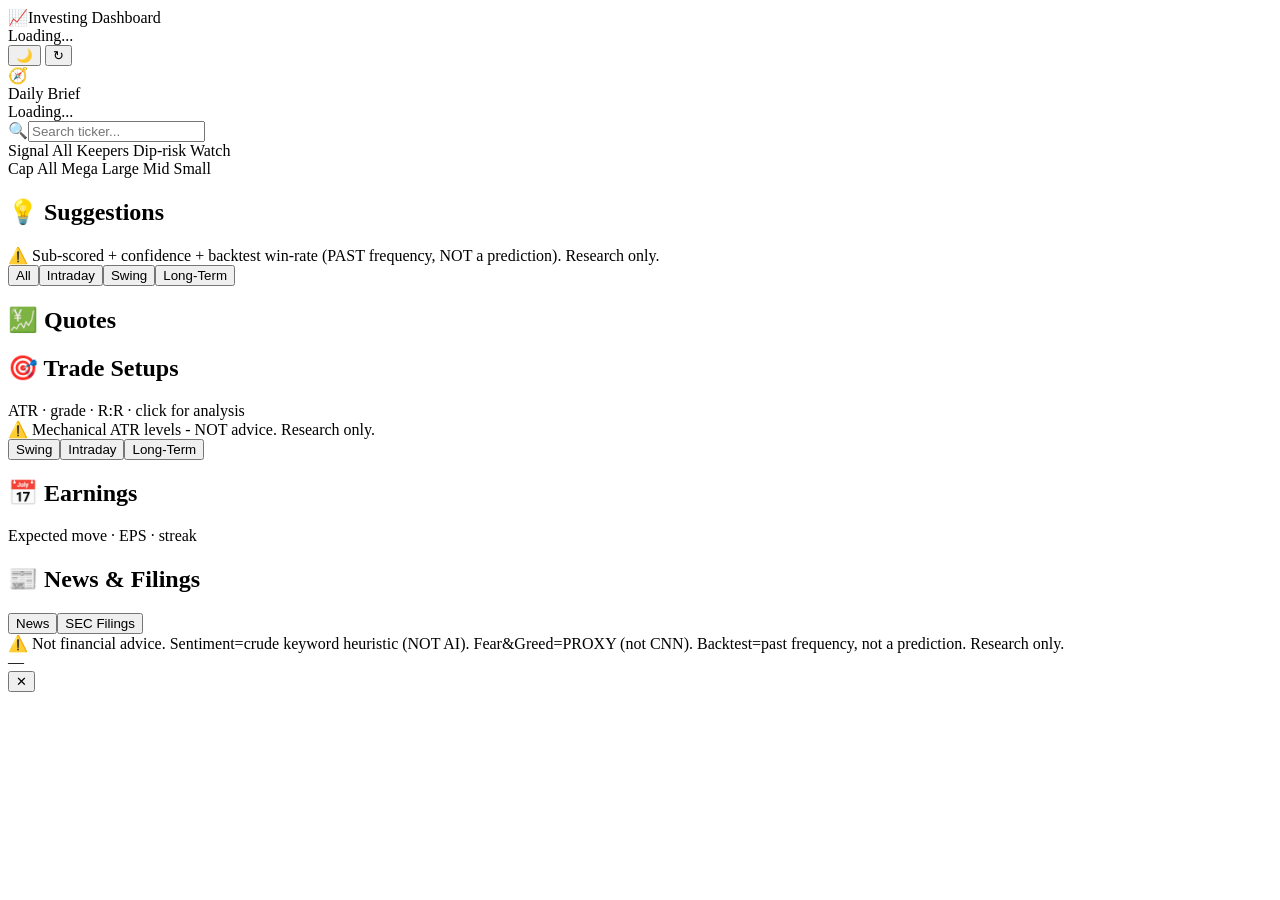
==== index.html @ 6f32c221 "Create index.html" ====
<!DOCTYPE html>
<html lang="en">
<head>
<meta charset="UTF-8">
<meta name="viewport" content="width=device-width, initial-scale=1.0">
<link rel="icon" href="data:,">
<title>Investing Dashboard</title>
<link rel="stylesheet" href="style.css">
</head>
<body>
<div class="wrap">
  <div class="topbar">
    <div class="brand"><span class="logo">📈</span><span>Investing Dashboard</span></div>
    <div class="spacer"></div>
    <div class="fresh"><span class="dot" id="fd"></span><span id="ft">Loading...</span></div>
    <button class="ibtn" id="theme">🌙</button>
    <button class="ibtn" id="refresh">↻</button>
  </div>
  <div id="err"></div>
  <section class="hero">
    <div class="hero-top">
      <div class="mood" id="mood">🧭</div>
      <div class="htext">
        <div class="hlabel">Daily Brief</div>
        <div id="regime"></div>
        <div class="brief" id="brief">Loading...</div>
      </div>
    </div>
    <div class="mkt" id="mkt"></div>
  </section>
  <div class="ctrl">
    <div class="search"><span class="si">🔍</span><input id="srch" placeholder="Search ticker..." autocomplete="off"></div>
    <div class="cg"><span class="cl">Signal</span>
      <span class="fchip active" data-sig="all">All</span>
      <span class="fchip" data-sig="keeper">Keepers</span>
      <span class="fchip" data-sig="dip-risk">Dip-risk</span>
      <span class="fchip" data-sig="watch">Watch</span></div>
    <div class="cg"><span class="cl">Cap</span>
      <span class="fchip cap active" data-cap="all">All</span>
      <span class="fchip cap" data-cap="Mega">Mega</span>
      <span class="fchip cap" data-cap="Large">Large</span>
      <span class="fchip cap" data-cap="Mid">Mid</span>
      <span class="fchip cap" data-cap="Small">Small</span></div>
  </div>
  <section class="section"><div class="sh"><h2>💡 Suggestions</h2><span class="sub" id="sugSub"></span></div>
    <div class="tdisc">⚠️ Sub-scored + confidence + backtest win-rate (PAST frequency, NOT a prediction). Research only.</div>
    <div class="ttabs" id="sugTabs"><button class="ttab active" data-shz="all">All</button><button class="ttab" data-shz="intraday">Intraday</button><button class="ttab" data-shz="swing">Swing</button><button class="ttab" data-shz="long_term">Long-Term</button></div>
    <div class="grid" id="sugGrid"></div></section>
  <section class="section"><div class="sh"><h2>💹 Quotes</h2><span class="sub" id="qSub"></span></div><div class="grid" id="qGrid"></div></section>
  <section class="section"><div class="sh"><h2>🎯 Trade Setups</h2><span class="sub">ATR · grade · R:R · click for analysis</span></div>
    <div class="tdisc">⚠️ Mechanical ATR levels - NOT advice. Research only.</div>
    <div class="ttabs" id="trTabs"><button class="ttab active" data-bk="swing">Swing</button><button class="ttab" data-bk="intraday">Intraday</button><button class="ttab" data-bk="long_term">Long-Term</button></div>
    <div class="tgrid" id="trGrid"></div></section>
  <section class="section"><div class="sh"><h2>📅 Earnings</h2><span class="sub">Expected move · EPS · streak</span></div><div class="tl" id="eList"></div></section>
  <section class="section"><div class="sh"><h2>📰 News &amp; Filings</h2></div>
    <div class="ttabs" id="nTabs"><button class="ttab active" data-nt="news">News</button><button class="ttab" data-nt="filings">SEC Filings</button></div>
    <div class="news" id="nList"></div></section>
  <div class="disc">⚠️ Not financial advice. Sentiment=crude keyword heuristic (NOT AI). Fear&amp;Greed=PROXY (not CNN). Backtest=past frequency, not a prediction. Research only.</div>
</div>
<div class="mbg" id="mbg"><div class="modal"><div class="mhead"><div><div class="mt" id="mTitle">—</div><div class="msub" id="mSub"></div></div><button class="mclose" id="mClose">✕</button></div><div class="mbody" id="mBody"></div></div></div>
<script src="app.js"></script>
</body>
</html>
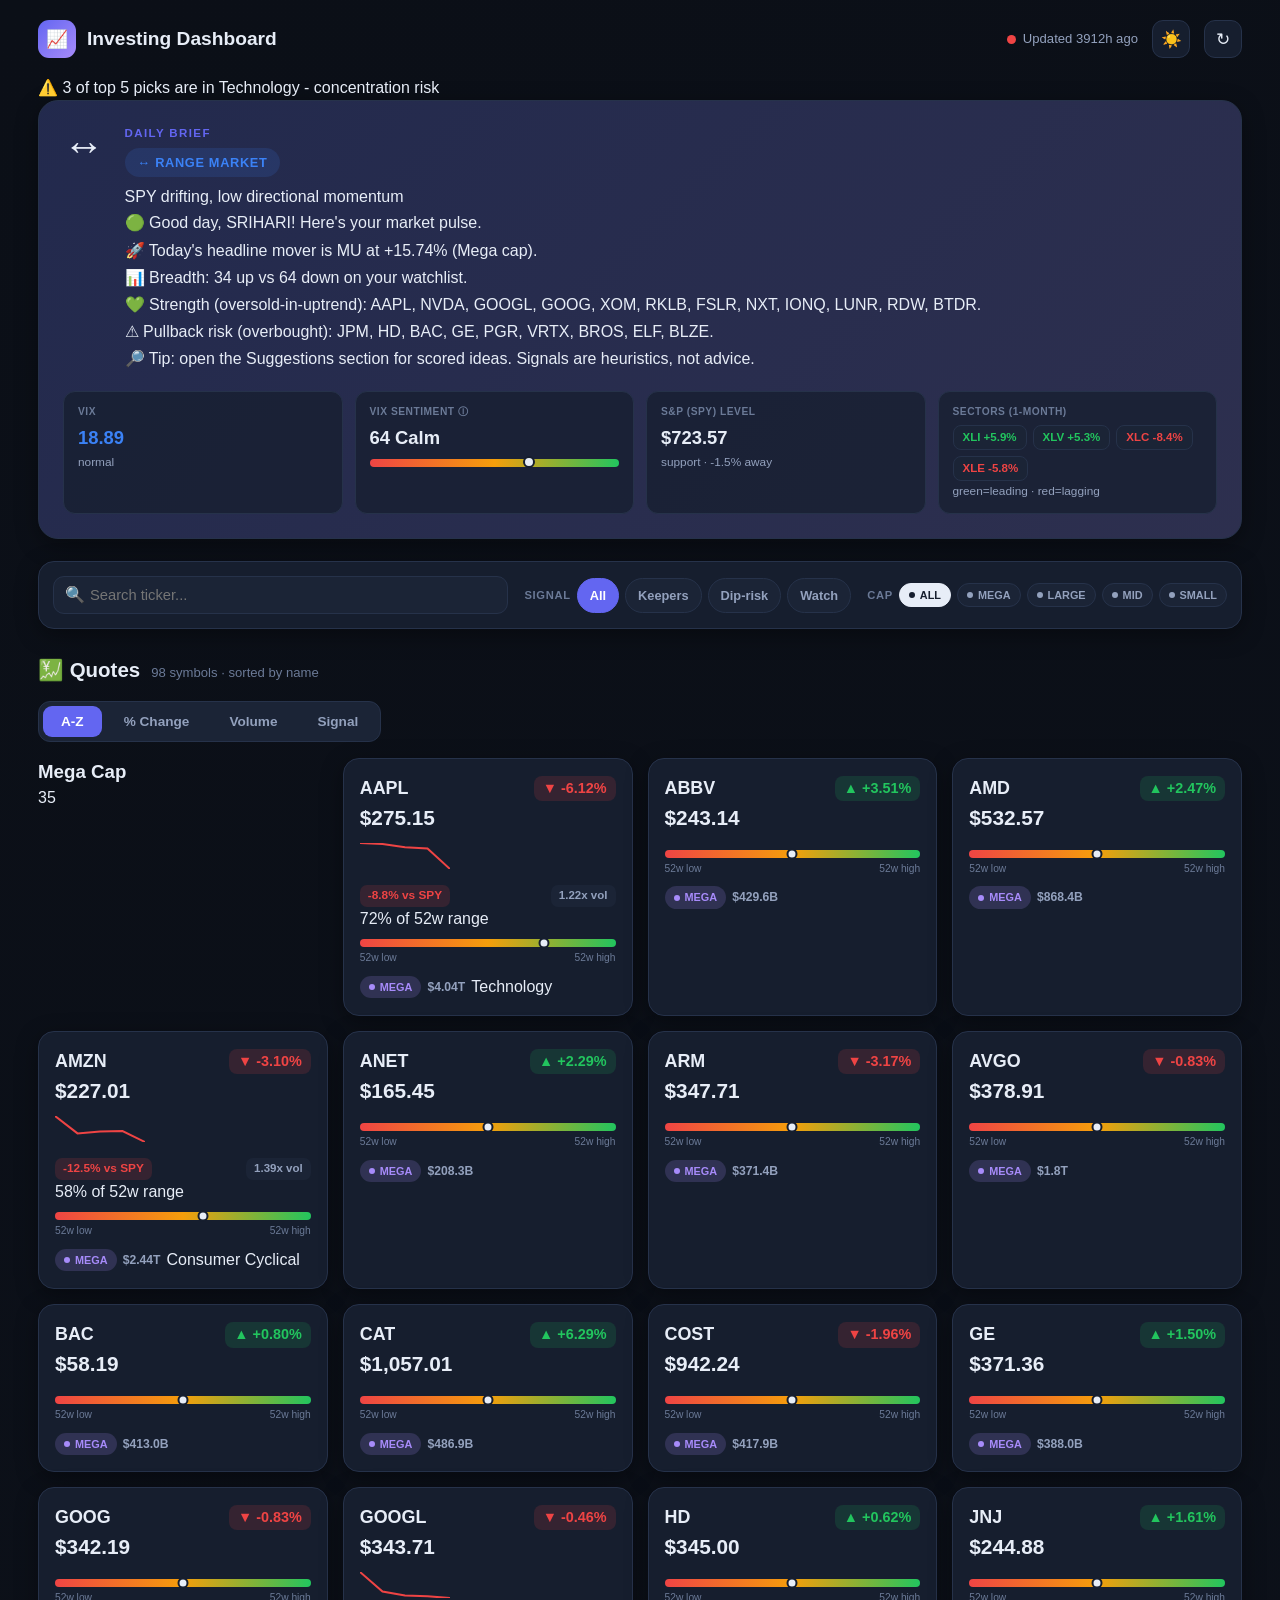
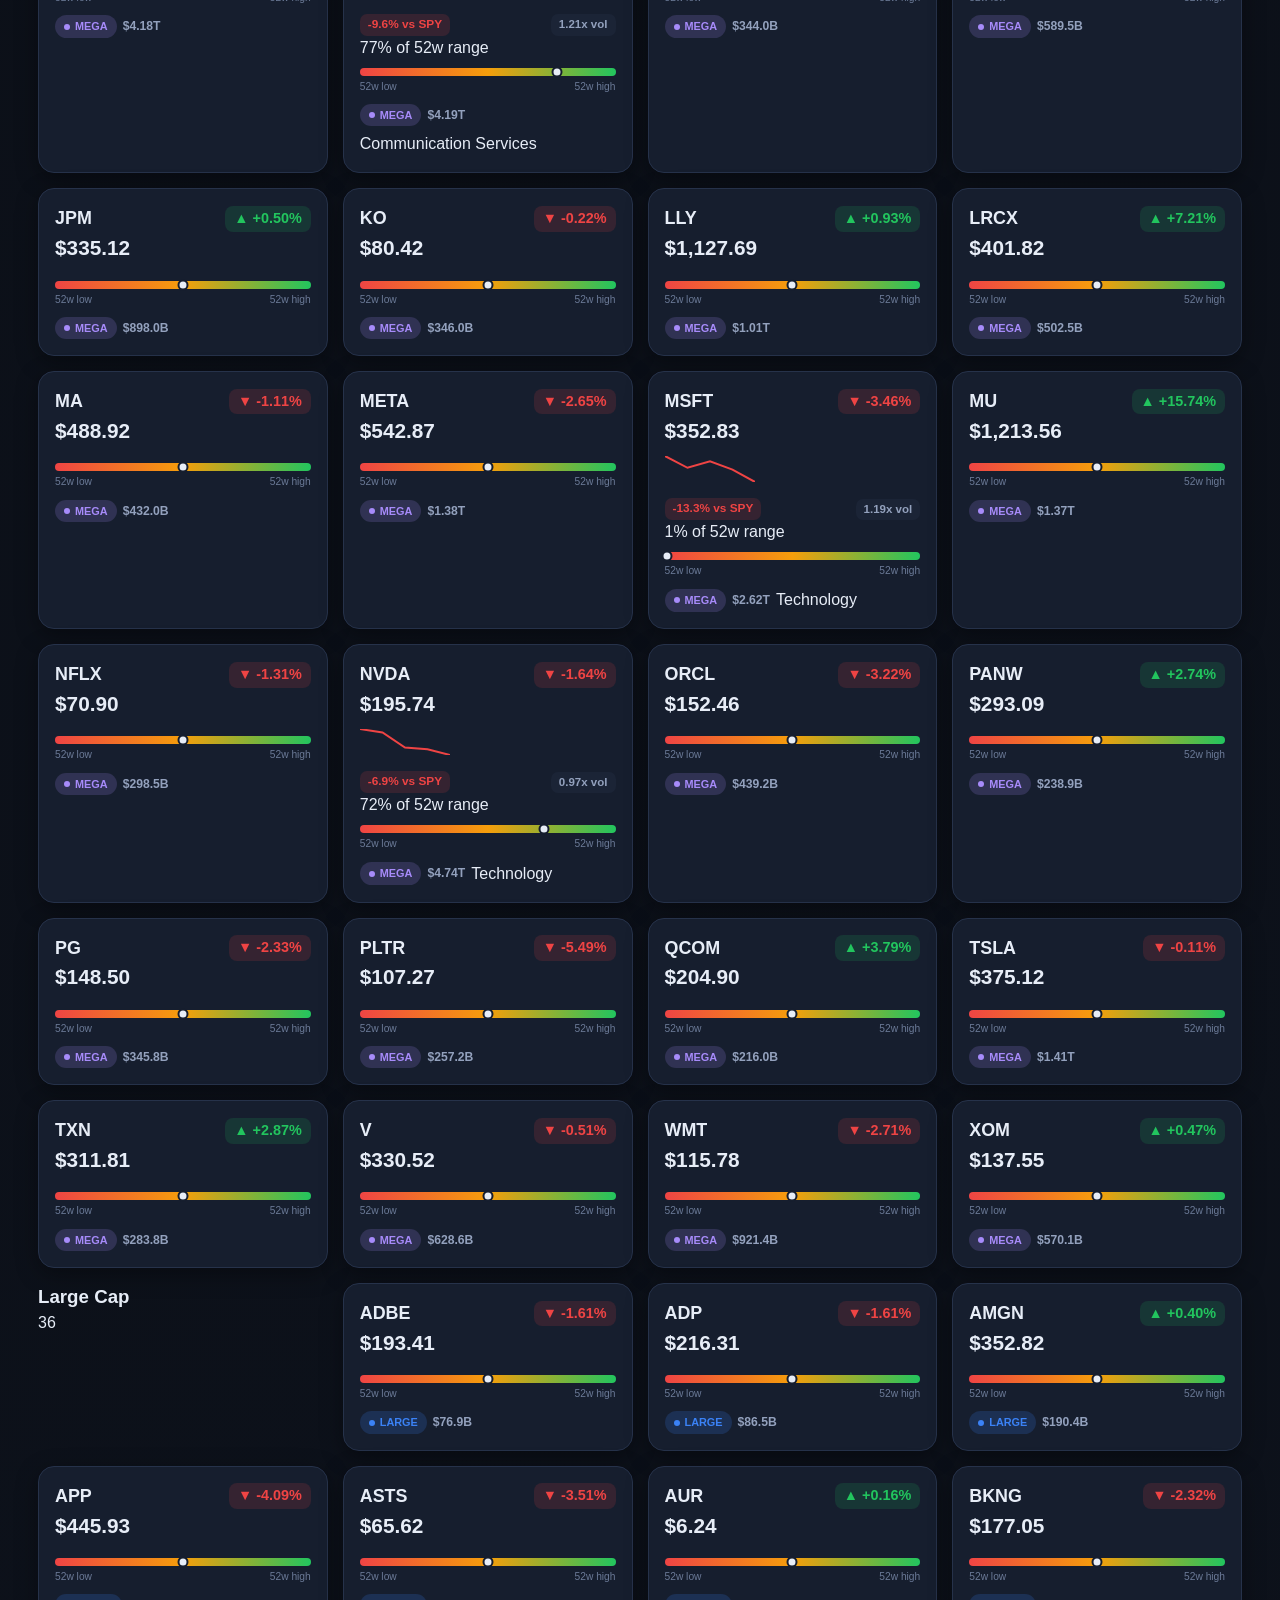
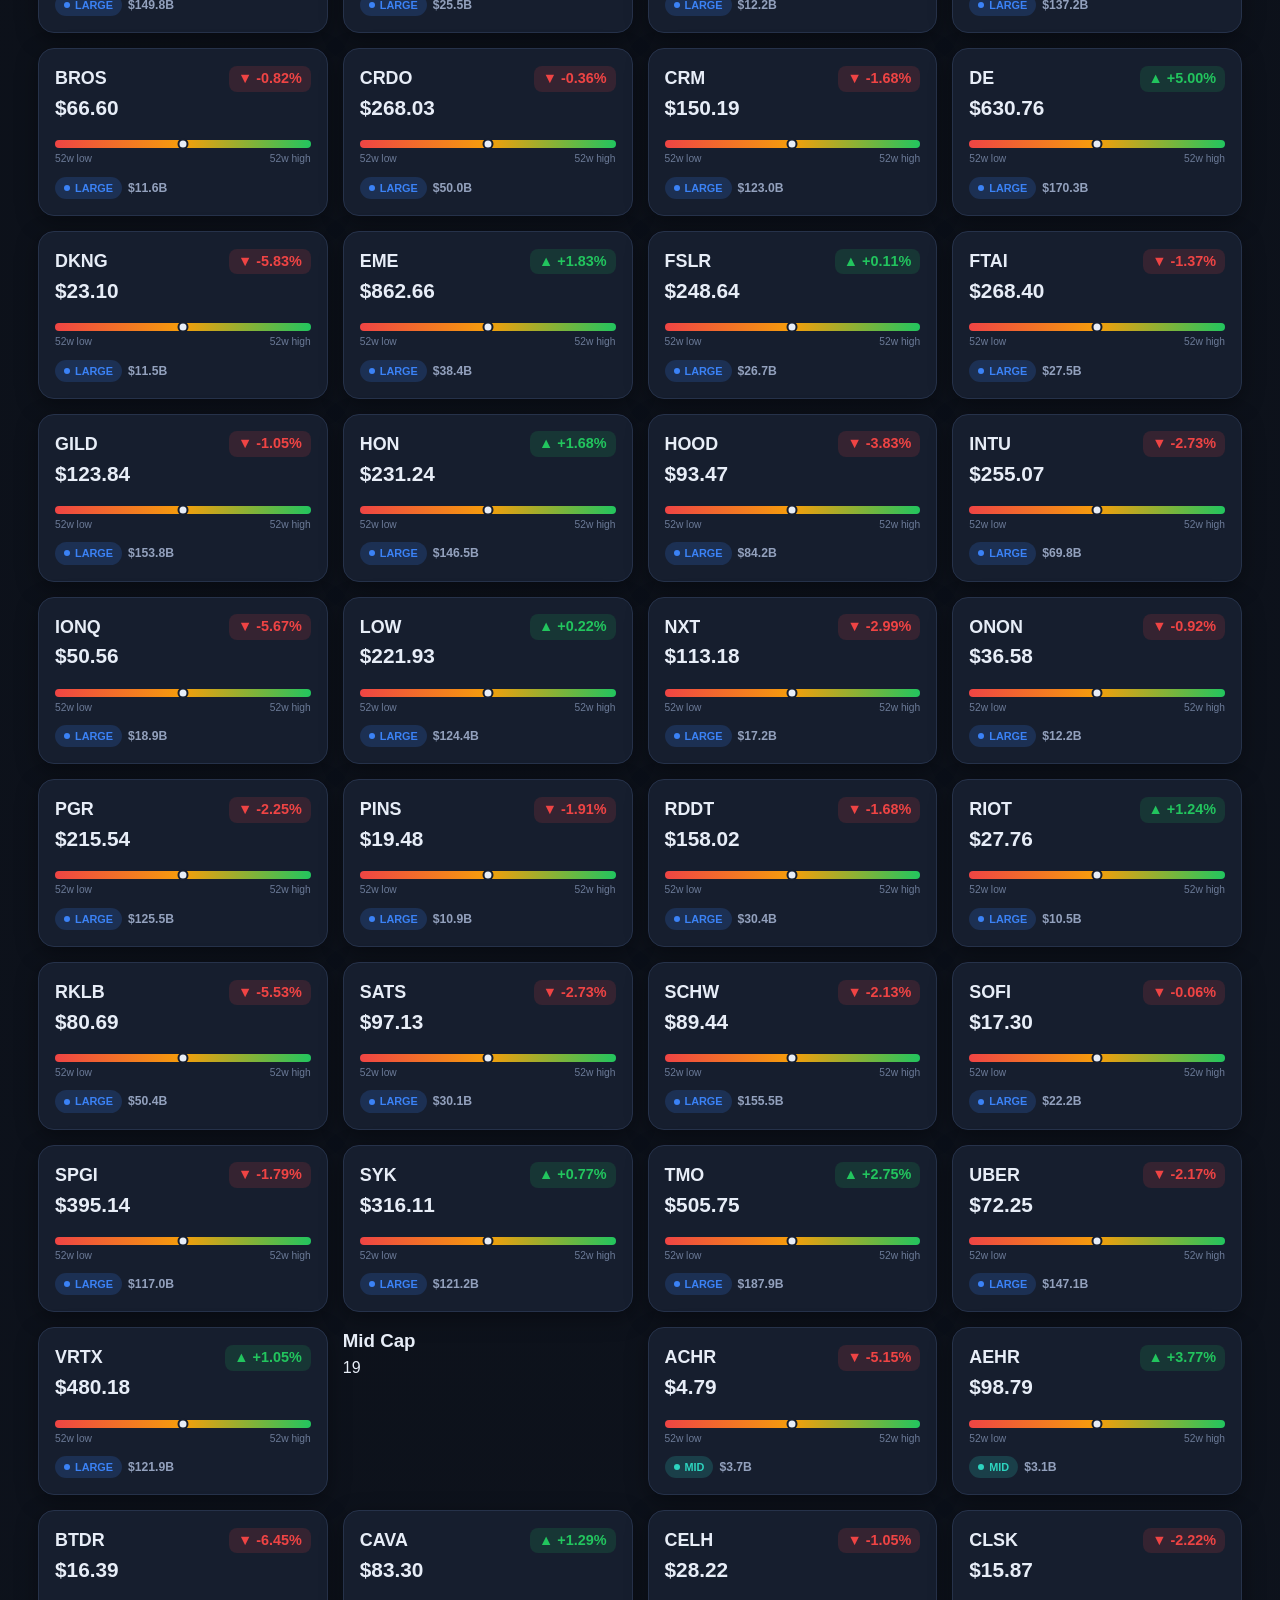
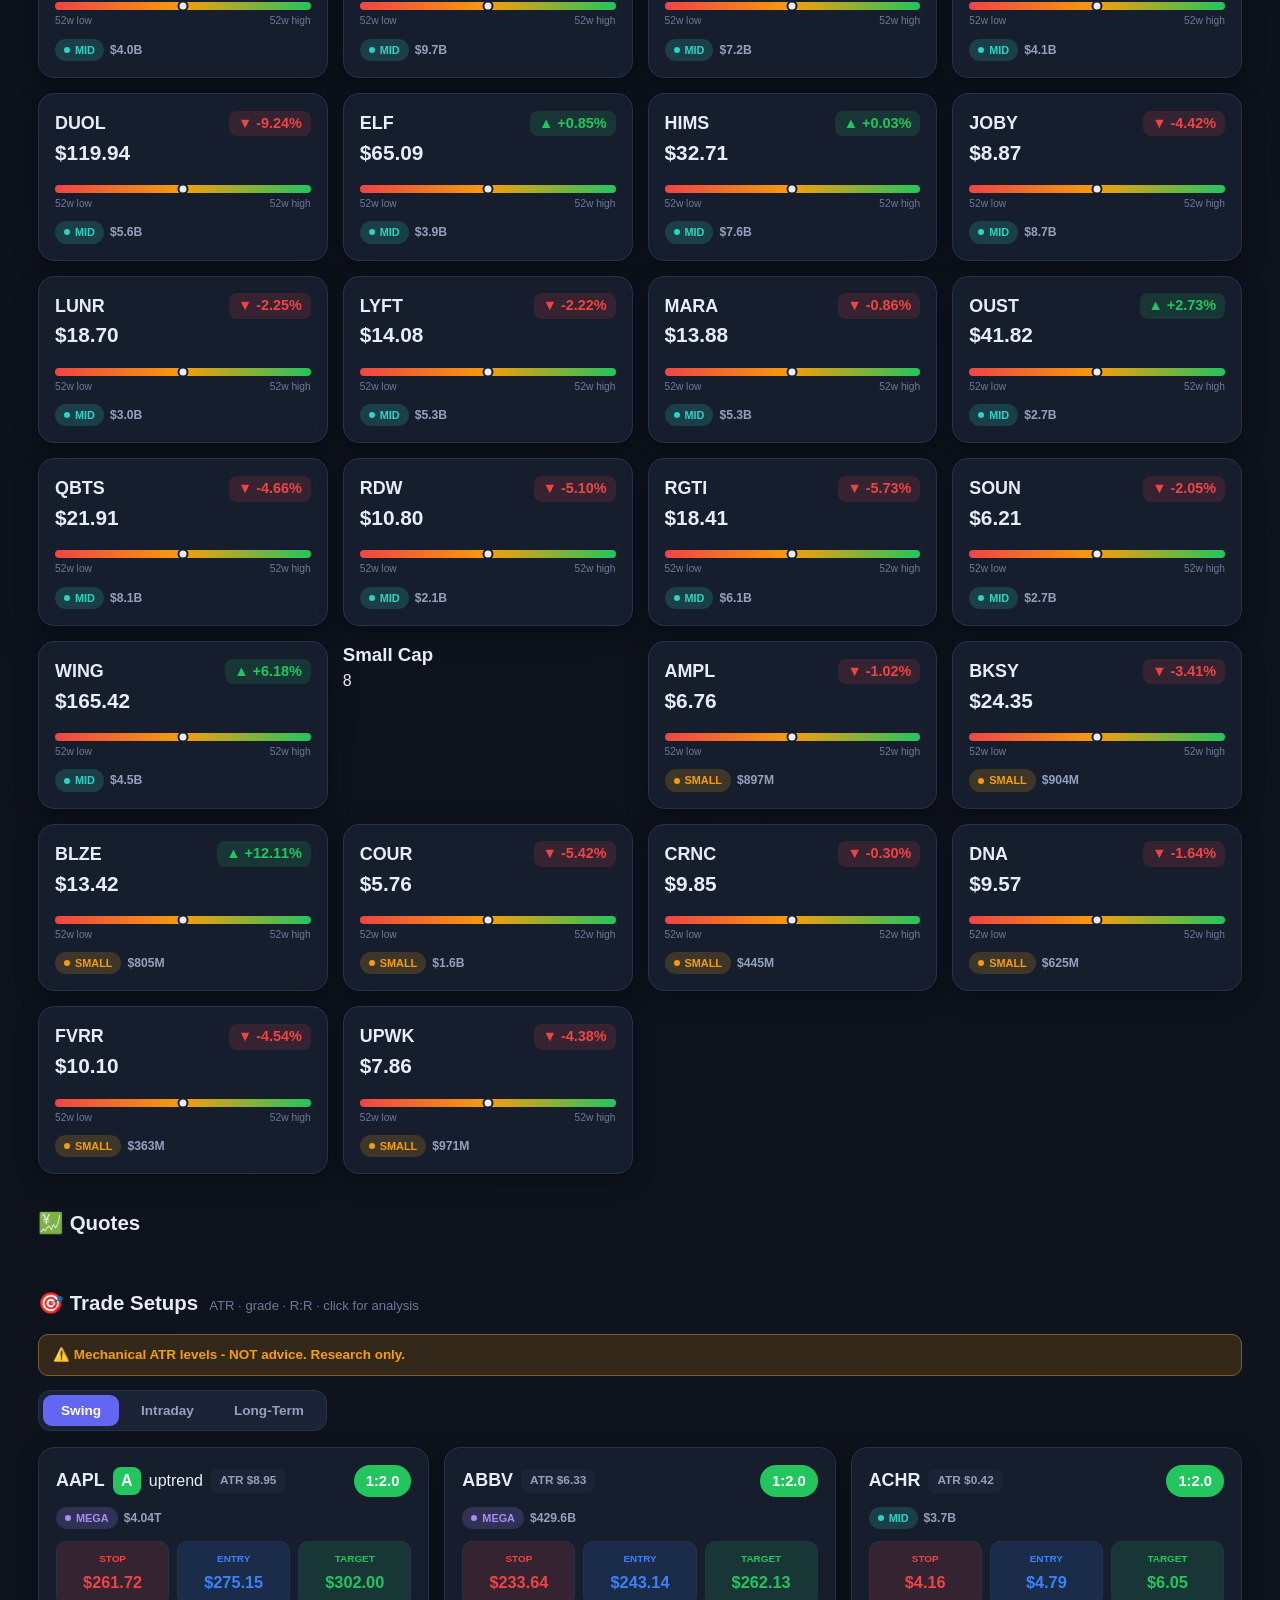
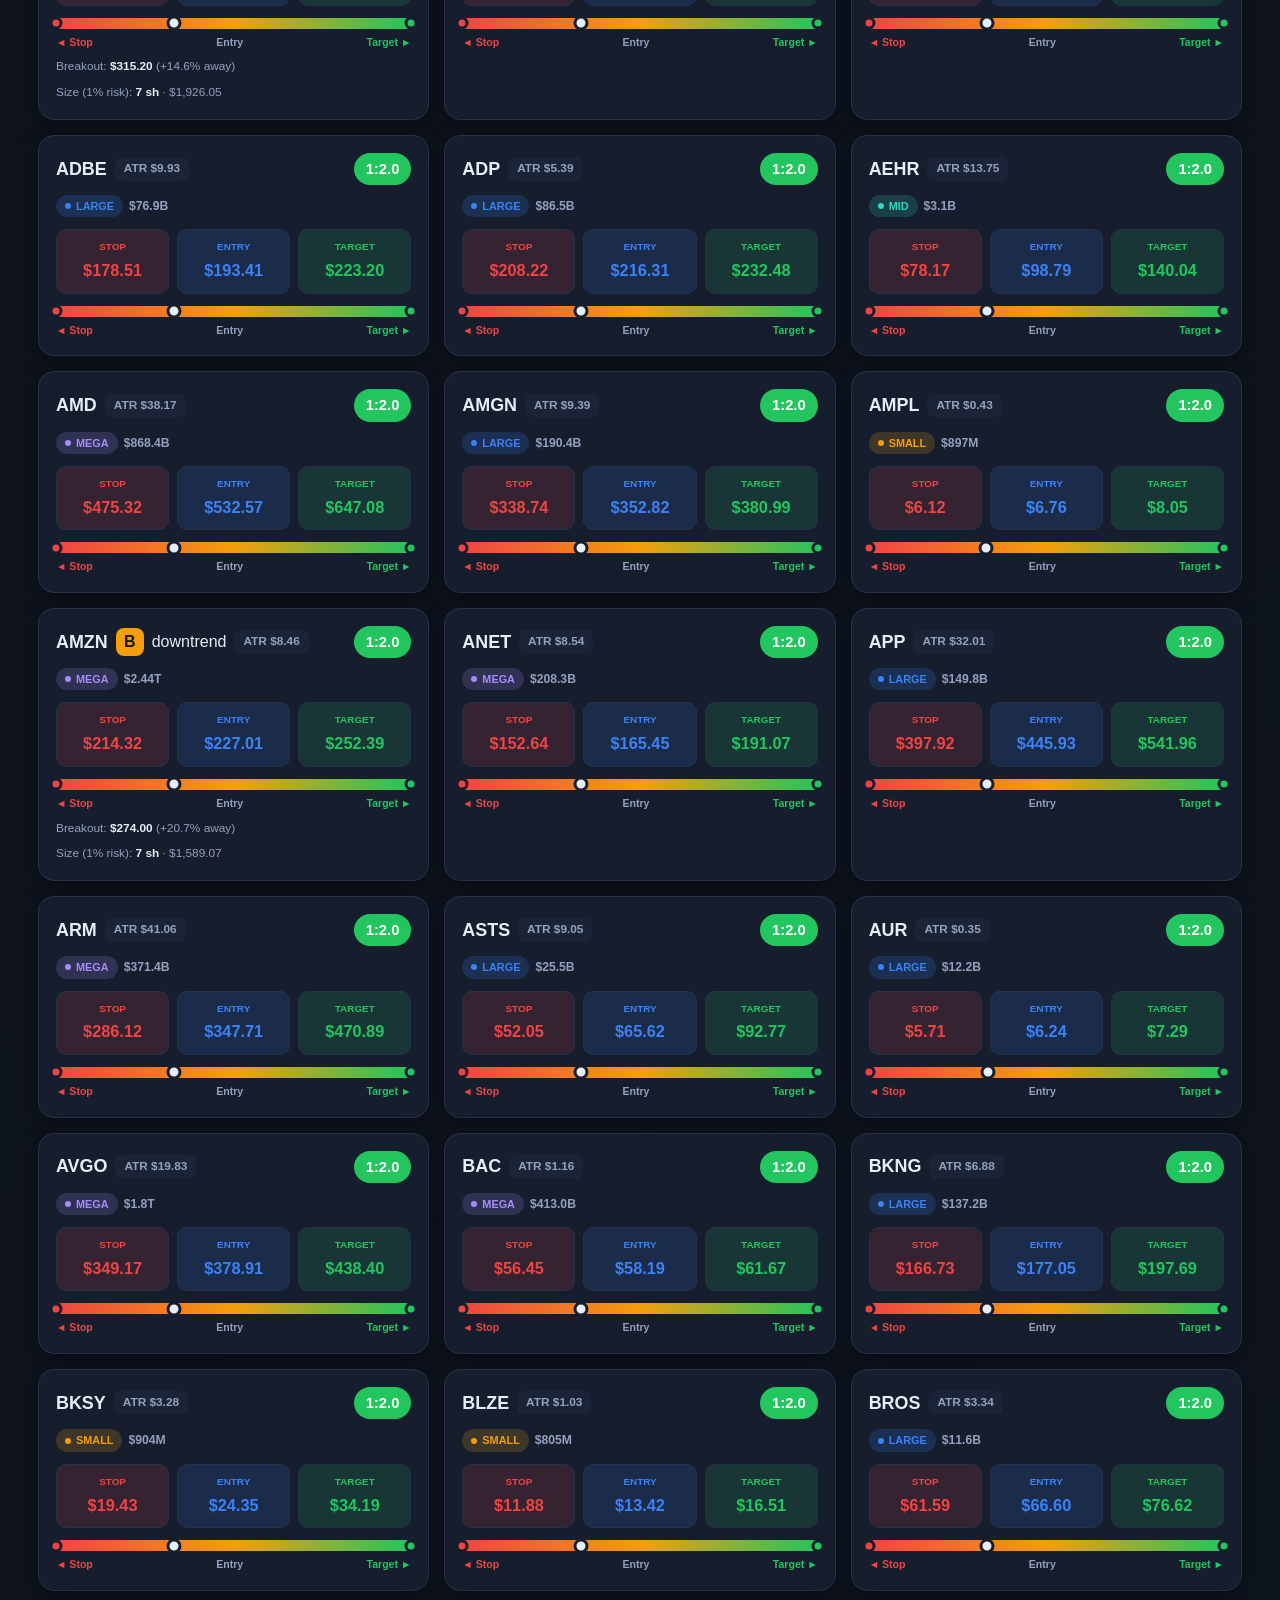
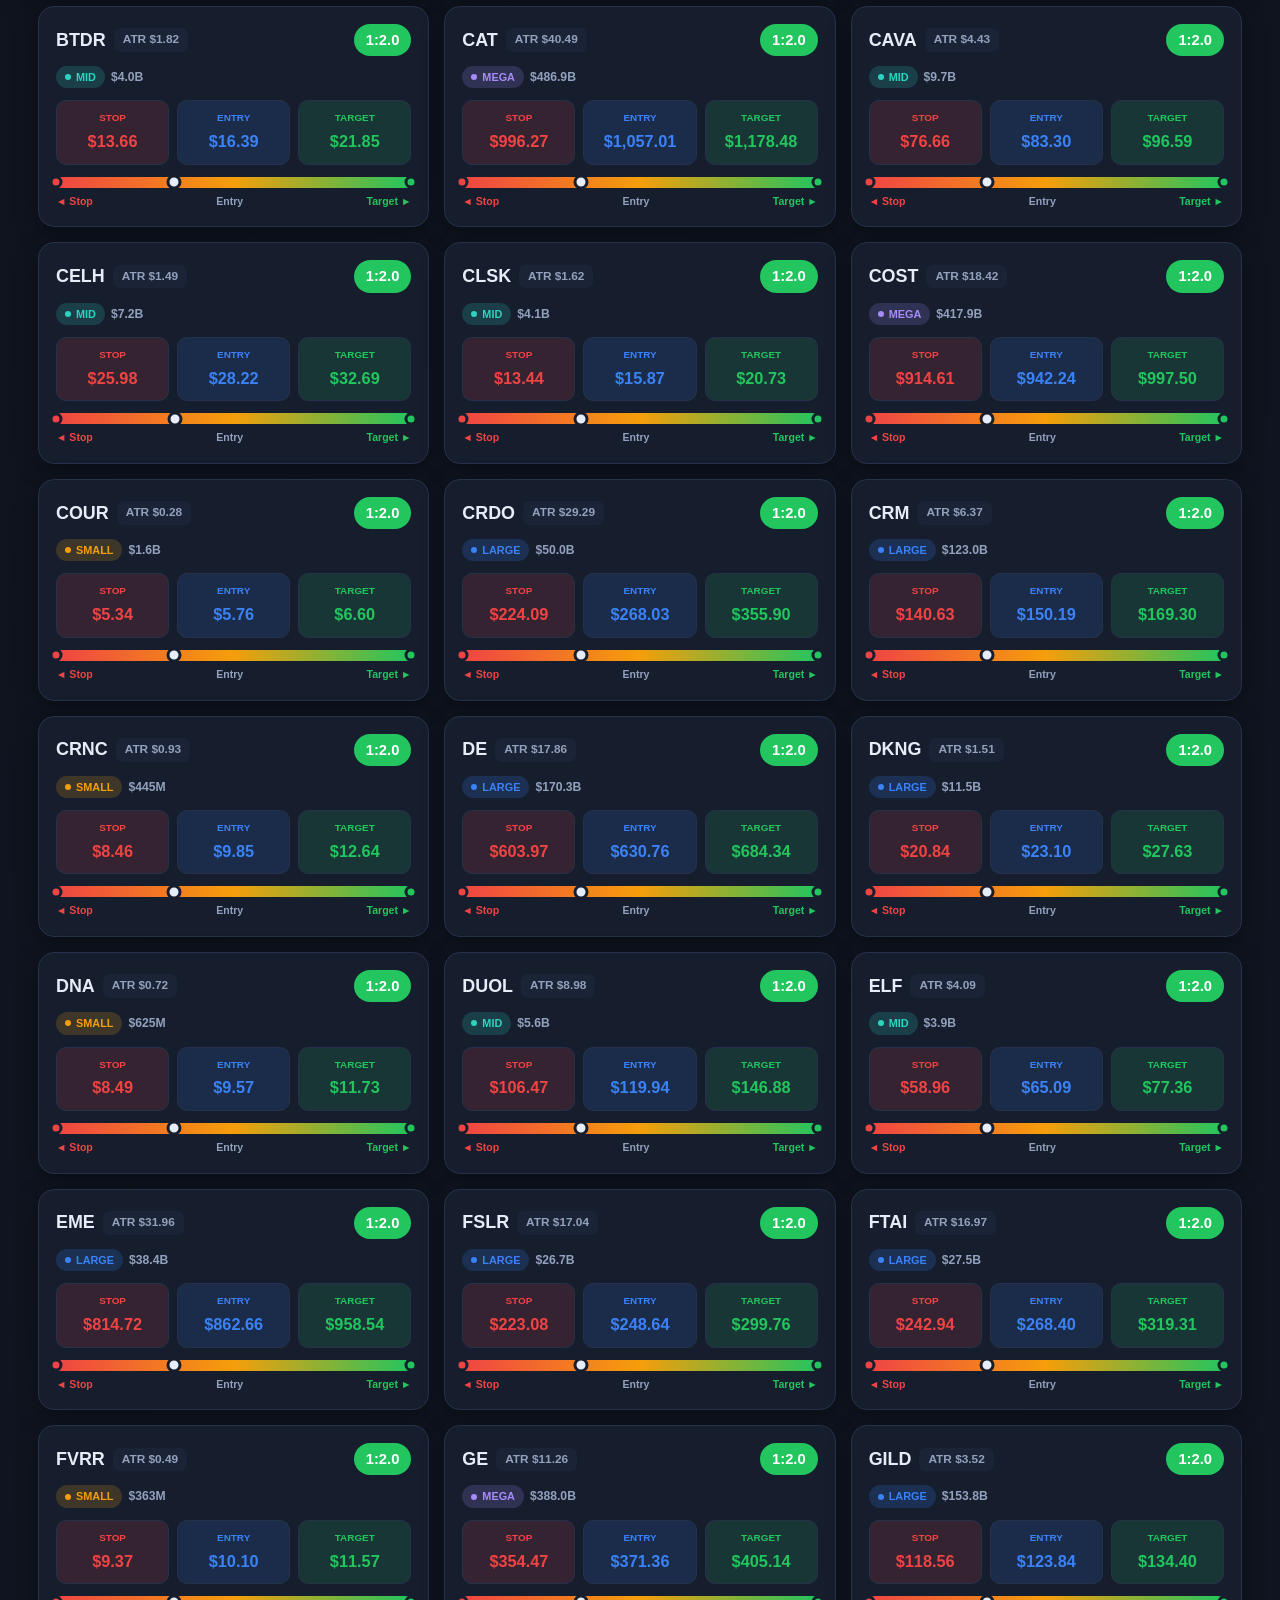
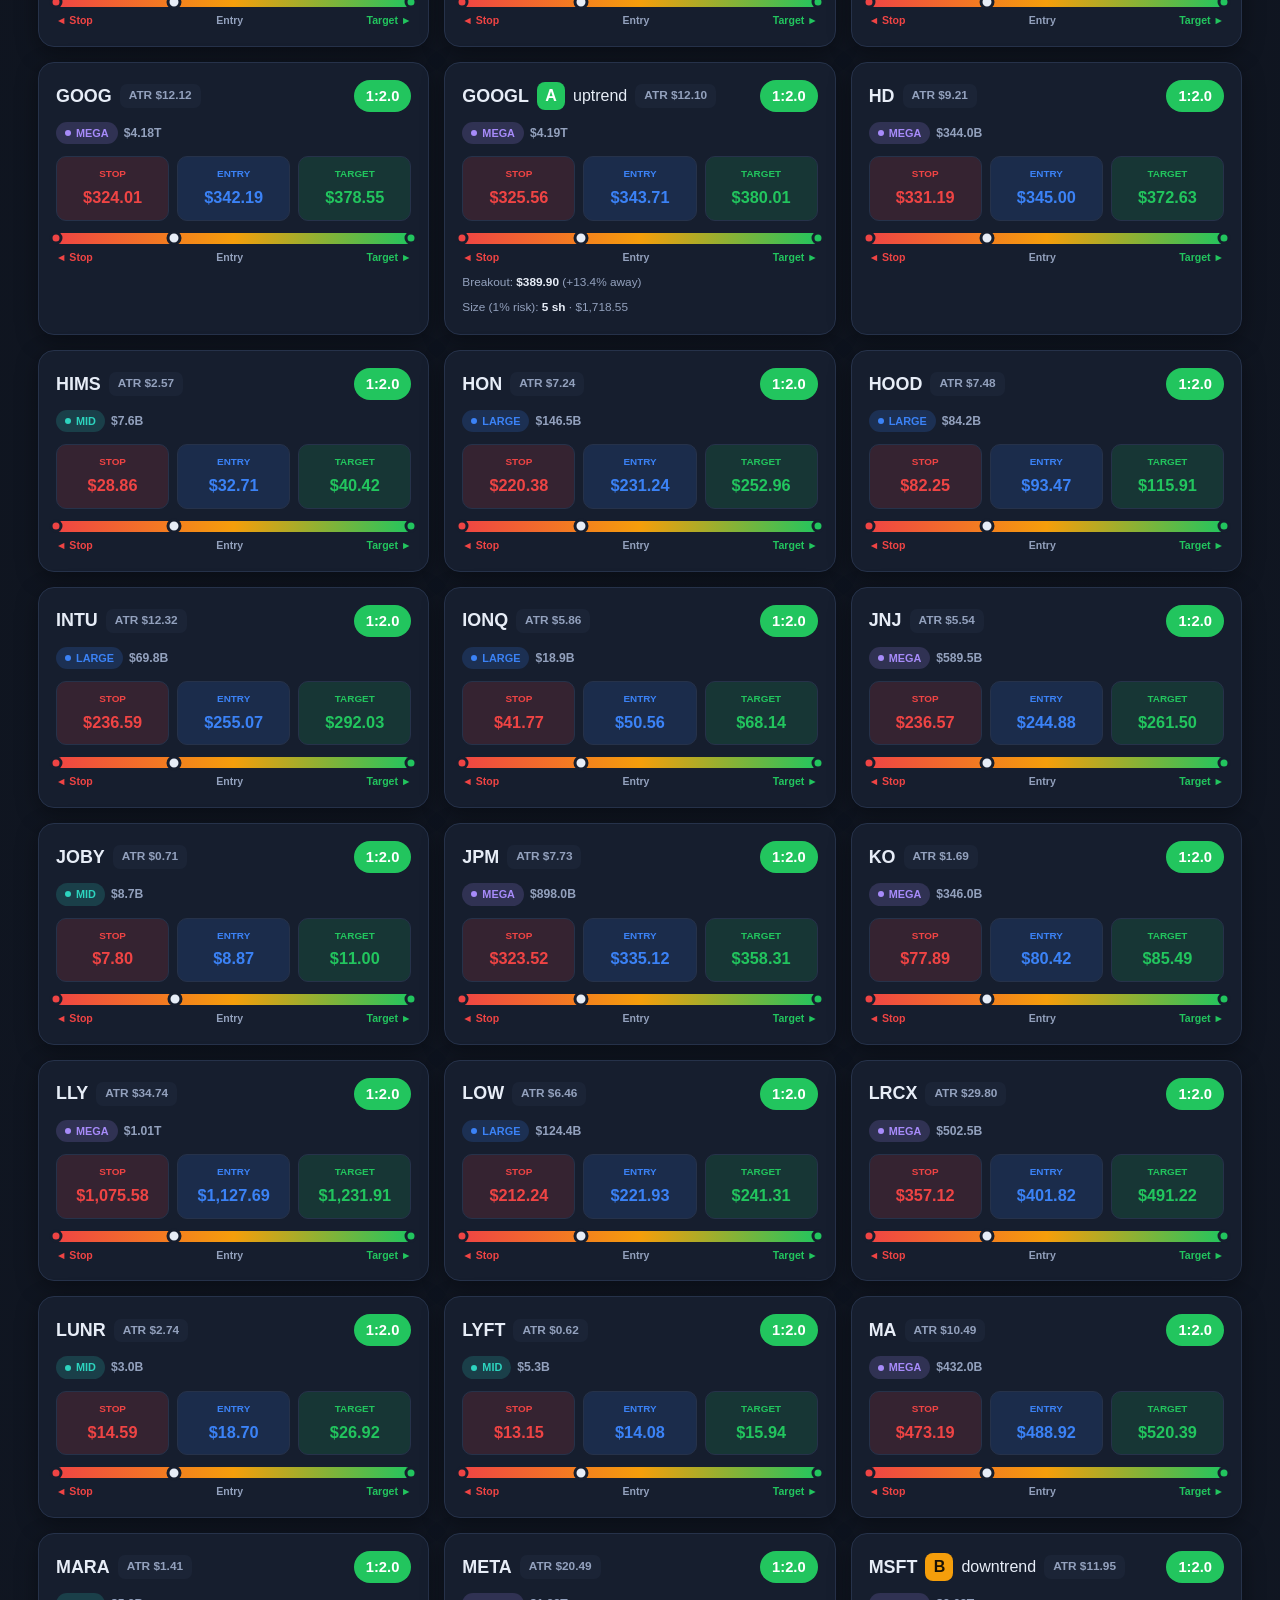
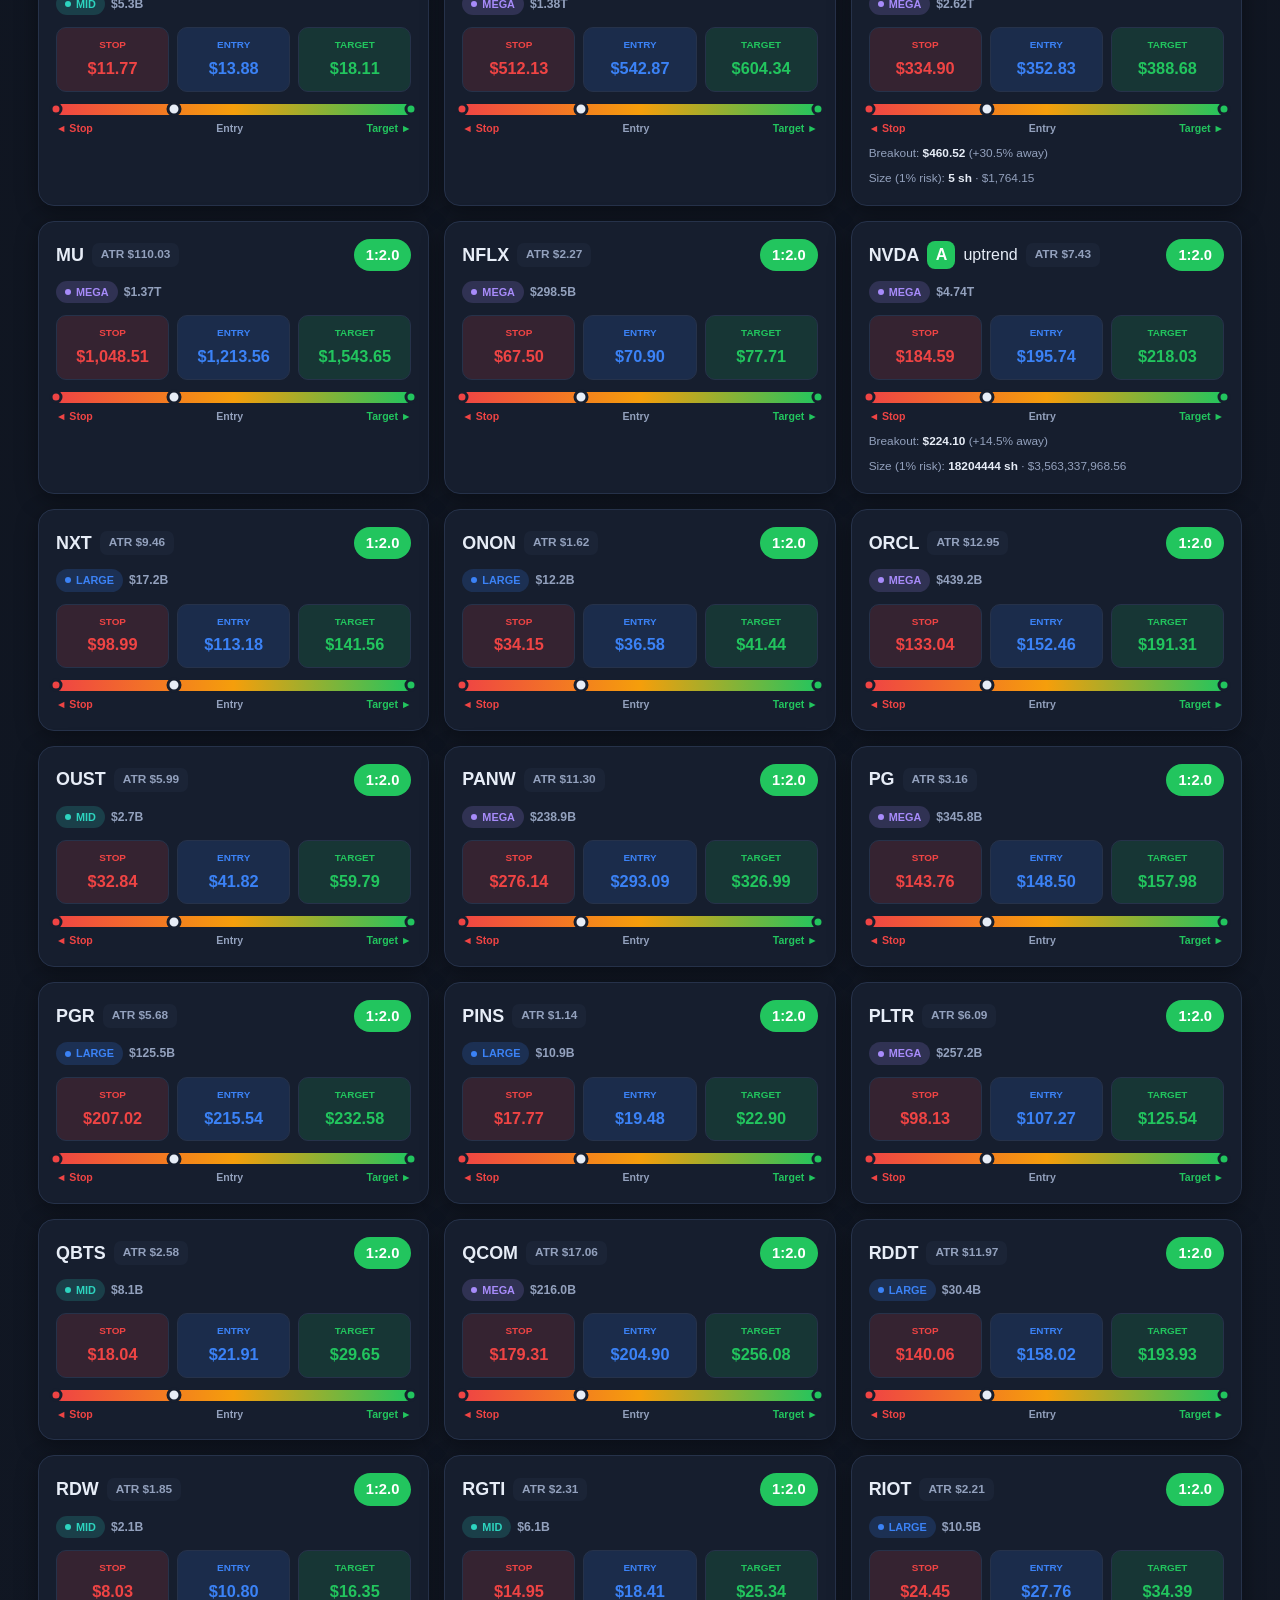
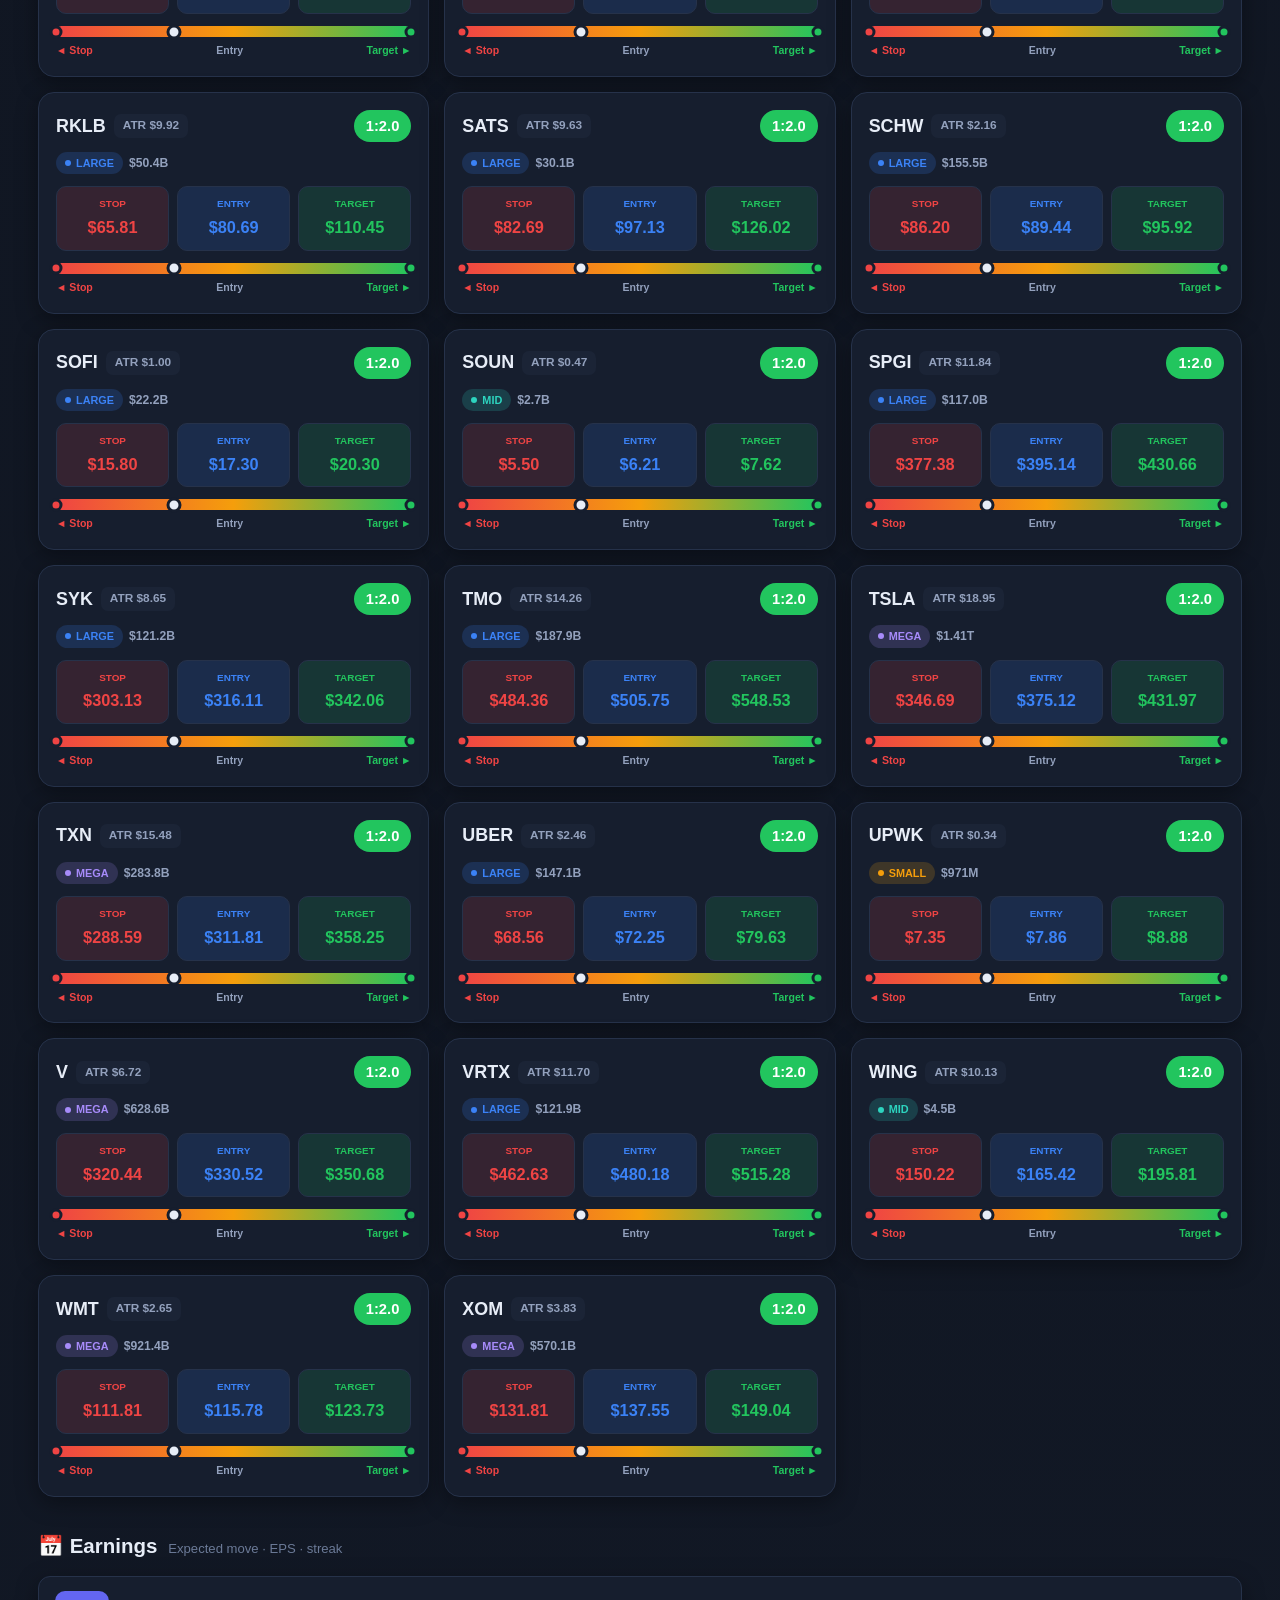
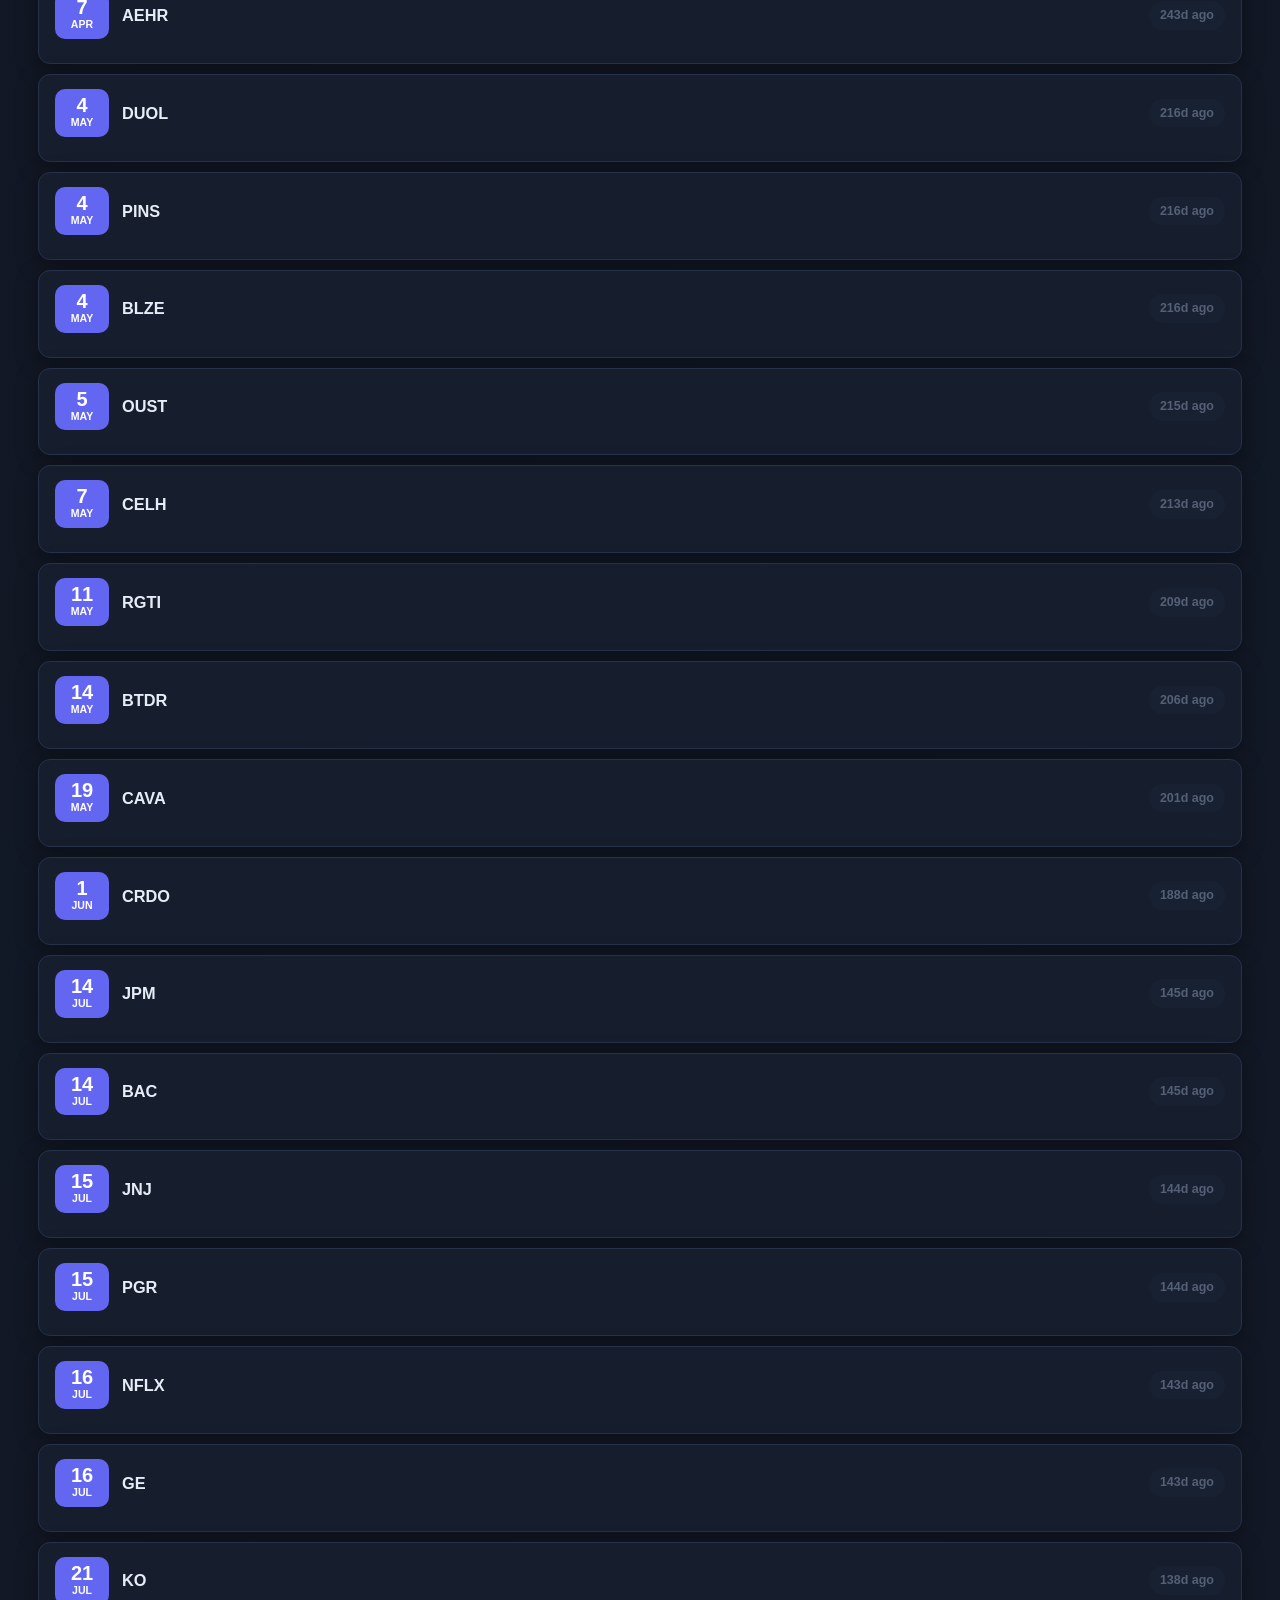
==== commit d51478ac: "Update index.html" ====
--- a/index.html
+++ b/index.html
@@ -17,6 +17,7 @@
     <button class="ibtn" id="refresh">↻</button>
   </div>
   <div id="err"></div>
+  <div id="concBanner"></div>
   <section class="hero">
     <div class="hero-top">
       <div class="mood" id="mood">🧭</div>
@@ -42,10 +43,9 @@
       <span class="fchip cap" data-cap="Mid">Mid</span>
       <span class="fchip cap" data-cap="Small">Small</span></div>
   </div>
-  <section class="section"><div class="sh"><h2>💡 Suggestions</h2><span class="sub" id="sugSub"></span></div>
-    <div class="tdisc">⚠️ Sub-scored + confidence + backtest win-rate (PAST frequency, NOT a prediction). Research only.</div>
-    <div class="ttabs" id="sugTabs"><button class="ttab active" data-shz="all">All</button><button class="ttab" data-shz="intraday">Intraday</button><button class="ttab" data-shz="swing">Swing</button><button class="ttab" data-shz="long_term">Long-Term</button></div>
-    <div class="grid" id="sugGrid"></div></section>
+  <section class="section"><div class="sh"><h2>💹 Quotes</h2><span class="sub" id="qSub"></span></div>
+  <div class="ttabs" id="qSortTabs"><button class="ttab active" data-sort="name">A-Z</button><button class="ttab" data-sort="change">% Change</button><button class="ttab" data-sort="vol">Volume</button><button class="ttab" data-sort="signal">Signal</button></div>
+  <div class="grid" id="qGrid"></div></section>
   <section class="section"><div class="sh"><h2>💹 Quotes</h2><span class="sub" id="qSub"></span></div><div class="grid" id="qGrid"></div></section>
   <section class="section"><div class="sh"><h2>🎯 Trade Setups</h2><span class="sub">ATR · grade · R:R · click for analysis</span></div>
     <div class="tdisc">⚠️ Mechanical ATR levels - NOT advice. Research only.</div>
@@ -55,6 +55,7 @@
   <section class="section"><div class="sh"><h2>📰 News &amp; Filings</h2></div>
     <div class="ttabs" id="nTabs"><button class="ttab active" data-nt="news">News</button><button class="ttab" data-nt="filings">SEC Filings</button></div>
     <div class="news" id="nList"></div></section>
+  <section class="section" id="newsSection">
   <div class="disc">⚠️ Not financial advice. Sentiment=crude keyword heuristic (NOT AI). Fear&amp;Greed=PROXY (not CNN). Backtest=past frequency, not a prediction. Research only.</div>
 </div>
 <div class="mbg" id="mbg"><div class="modal"><div class="mhead"><div><div class="mt" id="mTitle">—</div><div class="msub" id="mSub"></div></div><button class="mclose" id="mClose">✕</button></div><div class="mbody" id="mBody"></div></div></div>
--- a/style.css
+++ b/style.css
@@ -0,0 +1,250 @@
+:root{
+  --bg:#0b0f17;--card:#161e2e;--card2:#1b2436;--line:#26324a;
+  --txt:#e7edf7;--muted:#93a1bd;--soft:#6b7a97;
+  --green:#22c55e;--green-bg:rgba(34,197,94,.14);
+  --red:#ef4444;--red-bg:rgba(239,68,68,.14);
+  --amber:#f59e0b;--amber-bg:rgba(245,158,11,.16);
+  --blue:#3b82f6;--blue-bg:rgba(59,130,246,.14);
+  --purple:#a78bfa;--teal:#2dd4bf;--grey:#64748b;--accent:#6366f1;
+  --sh:0 6px 22px rgba(0,0,0,.35);--r:16px;
+}
+html[data-theme=light]{
+  --bg:#eef2f8;--card:#fff;--card2:#f5f8fd;--line:#dde5f0;
+  --txt:#0f1828;--muted:#5b6a85;--soft:#8593ad;
+  --green-bg:rgba(34,197,94,.12);--red-bg:rgba(239,68,68,.1);
+  --amber-bg:rgba(245,158,11,.14);--blue-bg:rgba(59,130,246,.1);
+  --sh:0 6px 22px rgba(40,60,100,.12);
+}
+*{box-sizing:border-box;margin:0;padding:0}
+body{font-family:-apple-system,BlinkMacSystemFont,'Segoe UI',Roboto,Arial,sans-serif;background:linear-gradient(160deg,var(--bg),var(--card));color:var(--txt);min-height:100vh;line-height:1.5;padding-bottom:50px}
+.tnum{font-variant-numeric:tabular-nums}
+a{color:inherit;text-decoration:none}
+.wrap{max-width:1240px;margin:0 auto;padding:20px 18px}
+
+/* topbar */
+.topbar{display:flex;align-items:center;gap:14px;flex-wrap:wrap;margin-bottom:18px}
+.brand{display:flex;align-items:center;gap:11px;font-weight:800;font-size:1.2rem}
+.logo{width:38px;height:38px;border-radius:11px;background:linear-gradient(135deg,var(--accent),var(--purple));display:grid;place-items:center;font-size:1.1rem}
+.spacer{flex:1}
+.fresh{display:flex;align-items:center;gap:7px;font-size:.82rem;color:var(--muted)}
+.dot{width:9px;height:9px;border-radius:50%;background:var(--green);animation:pulse 2s infinite}
+.dot.stale{background:var(--amber);animation:none}
+.dot.dead{background:var(--red);animation:none}
+@keyframes pulse{0%,100%{opacity:1}50%{opacity:.4}}
+.ibtn{width:38px;height:38px;border-radius:11px;border:1px solid var(--line);background:var(--card);color:var(--txt);cursor:pointer;font-size:1.05rem}
+.ibtn:hover{background:var(--card2)}
+
+/* hero / daily brief */
+.hero{border-radius:20px;padding:24px;margin-bottom:22px;background:linear-gradient(135deg,color-mix(in srgb,var(--accent) 16%,var(--card)),color-mix(in srgb,var(--purple) 16%,var(--card)));border:1px solid var(--line);box-shadow:var(--sh)}
+.hero-top{display:flex;gap:20px;align-items:flex-start;flex-wrap:wrap}
+.mood{font-size:2.6rem;line-height:1;animation:bob 2.6s ease-in-out infinite}
+@keyframes bob{0%,100%{transform:scale(1)}50%{transform:scale(1.1)}}
+.htext{flex:1;min-width:240px}
+.hlabel{font-size:.72rem;font-weight:800;text-transform:uppercase;letter-spacing:.12em;color:var(--accent);margin-bottom:6px}
+.brief{font-size:1rem;line-height:1.7}
+.regime{display:inline-flex;align-items:center;gap:7px;font-size:.8rem;font-weight:800;padding:5px 13px;border-radius:999px;text-transform:uppercase;letter-spacing:.05em;margin-bottom:8px}
+.regime.trend{background:var(--green-bg);color:var(--green)}
+.regime.range{background:var(--blue-bg);color:var(--blue)}
+.regime.volatile{background:var(--red-bg);color:var(--red)}
+.regime.unknown{background:var(--card2);color:var(--muted)}
+.mkt{display:grid;grid-template-columns:repeat(auto-fit,minmax(150px,1fr));gap:12px;margin-top:18px}
+.mbox{background:color-mix(in srgb,var(--card) 75%,transparent);border:1px solid var(--line);border-radius:12px;padding:12px 14px}
+.mbox .l{font-size:.64rem;text-transform:uppercase;letter-spacing:.05em;color:var(--soft);font-weight:800;margin-bottom:5px}
+.mbox .v{font-size:1.15rem;font-weight:800}
+.mbox .s{font-size:.74rem;color:var(--muted);margin-top:2px}
+.vix-low{color:var(--green)}.vix-normal{color:var(--blue)}.vix-elevated{color:var(--amber)}.vix-high{color:var(--red)}
+.fg{height:8px;border-radius:999px;margin-top:7px;background:linear-gradient(90deg,var(--red),var(--amber),var(--green))}
+.fg .m{position:relative;top:-3px;width:12px;height:12px;border-radius:50%;background:var(--txt);border:2px solid var(--card)}
+.sect{display:flex;gap:6px;flex-wrap:wrap;margin-top:6px}
+.schip{font-size:.72rem;font-weight:700;padding:3px 9px;border-radius:8px;background:var(--card2);border:1px solid var(--line)}
+.schip.lead{color:var(--green)}.schip.lag{color:var(--red)}
+
+/* controls */
+.ctrl{background:var(--card);border:1px solid var(--line);border-radius:var(--r);padding:14px;box-shadow:var(--sh);margin-bottom:26px;display:flex;flex-wrap:wrap;gap:12px 16px;align-items:center}
+.search{position:relative;flex:1;min-width:200px}
+.search input{width:100%;padding:10px 12px 10px 36px;border-radius:11px;border:1px solid var(--line);background:var(--card2);color:var(--txt);font-size:.92rem;outline:none}
+.search input:focus{border-color:var(--accent)}
+.search .si{position:absolute;left:12px;top:50%;transform:translateY(-50%);color:var(--soft)}
+.cg{display:flex;gap:6px;align-items:center;flex-wrap:wrap}
+.cl{font-size:.7rem;font-weight:700;color:var(--soft);text-transform:uppercase;letter-spacing:.06em}
+.fchip{font-size:.8rem;font-weight:700;padding:7px 12px;border-radius:999px;cursor:pointer;border:1px solid var(--line);background:var(--card2);color:var(--muted);transition:all .15s;user-select:none}
+.fchip:hover{color:var(--txt)}
+.fchip.active{background:var(--accent);color:#fff;border-color:var(--accent)}
+.fchip.cap.active{background:var(--txt);color:var(--card);border-color:var(--txt)}
+
+/* sections */
+.section{margin-bottom:34px}
+.sh{display:flex;align-items:baseline;gap:11px;margin-bottom:15px;flex-wrap:wrap}
+.sh h2{font-size:1.28rem;font-weight:800}
+.sh .sub{color:var(--soft);font-size:.82rem}
+.grid{display:grid;gap:15px;grid-template-columns:repeat(auto-fill,minmax(270px,1fr))}
+.tgrid{display:grid;gap:15px;grid-template-columns:repeat(auto-fill,minmax(320px,1fr))}
+
+/* generic card */
+.card{background:var(--card);border:1px solid var(--line);border-radius:var(--r);padding:16px;box-shadow:var(--sh);cursor:pointer;transition:transform .2s,box-shadow .2s}
+.card:hover{transform:translateY(-3px);box-shadow:0 12px 30px rgba(0,0,0,.4)}
+.trow{display:flex;align-items:center;justify-content:space-between;gap:10px}
+.tkr{font-weight:800;font-size:1.12rem}
+.price{font-size:1.3rem;font-weight:800}
+.chg{font-weight:700;font-size:.9rem;padding:2px 9px;border-radius:8px;display:inline-flex;gap:3px}
+.chg.up{color:var(--green);background:var(--green-bg)}
+.chg.down{color:var(--red);background:var(--red-bg)}
+.chg.flat{color:var(--muted);background:var(--card2)}
+.meta{display:flex;gap:6px;flex-wrap:wrap;align-items:center;margin-top:10px}
+
+/* cap badges */
+.cap{display:inline-flex;align-items:center;gap:5px;font-size:.68rem;font-weight:800;padding:3px 9px;border-radius:999px;text-transform:uppercase;white-space:nowrap}
+.cap::before{content:"";width:6px;height:6px;border-radius:50%;background:currentColor}
+.cap-Mega{color:var(--purple);background:color-mix(in srgb,var(--purple) 18%,transparent)}
+.cap-Large{color:var(--blue);background:color-mix(in srgb,var(--blue) 18%,transparent)}
+.cap-Mid{color:var(--teal);background:color-mix(in srgb,var(--teal) 18%,transparent)}
+.cap-Small{color:var(--amber);background:color-mix(in srgb,var(--amber) 18%,transparent)}
+.cap-Unknown{color:var(--grey);background:color-mix(in srgb,var(--grey) 20%,transparent)}
+.mcap{font-size:.76rem;color:var(--muted);font-weight:700}
+
+/* signal chips */
+.chip{font-size:.7rem;font-weight:800;padding:3px 10px;border-radius:999px;text-transform:capitalize;white-space:nowrap}
+.sig-keeper{color:var(--green);background:var(--green-bg)}
+.sig-dip-risk{color:var(--red);background:var(--red-bg)}
+.sig-watch{color:var(--amber);background:var(--amber-bg)}
+
+/* quote extras: sparkline, sector-relative, volume, 52w bar */
+.spark{margin-top:10px}
+.relrow{display:flex;justify-content:space-between;align-items:center;margin-top:9px;font-size:.74rem;gap:6px;flex-wrap:wrap}
+.relb{font-weight:700;padding:2px 8px;border-radius:7px}
+.rel-out{color:var(--green);background:var(--green-bg)}
+.rel-under{color:var(--red);background:var(--red-bg)}
+.rel-na{color:var(--muted);background:var(--card2)}
+.volb{font-size:.72rem;font-weight:700;padding:2px 8px;border-radius:7px;background:var(--card2);color:var(--muted)}
+.volb.hot{background:var(--amber-bg);color:var(--amber)}
+.distbar{position:relative;height:8px;border-radius:999px;background:linear-gradient(90deg,var(--red),var(--amber),var(--green));margin-top:8px}
+.distbar .m{position:absolute;top:50%;width:11px;height:11px;border-radius:50%;background:var(--txt);border:2px solid var(--card);transform:translate(-50%,-50%)}
+.ends{display:flex;justify-content:space-between;font-size:.64rem;color:var(--soft);margin-top:3px}
+
+/* disclaimers + tabs */
+.tdisc{background:var(--amber-bg);border:1px solid color-mix(in srgb,var(--amber) 40%,var(--line));color:var(--amber);border-radius:10px;padding:10px 14px;font-size:.84rem;font-weight:600;margin-bottom:14px}
+.ttabs{display:inline-flex;gap:4px;background:var(--card2);border:1px solid var(--line);border-radius:12px;padding:4px;margin-bottom:16px;flex-wrap:wrap}
+.ttab{font-size:.85rem;font-weight:800;padding:8px 18px;border-radius:9px;cursor:pointer;color:var(--muted);background:transparent;border:none;transition:all .2s}
+.ttab:hover{color:var(--txt)}
+.ttab.active{background:var(--accent);color:#fff}
+
+/* suggestion cards */
+.sug{background:var(--card);border:1px solid var(--line);border-radius:var(--r);padding:17px;box-shadow:var(--sh);border-left:4px solid var(--grey);cursor:pointer;transition:transform .2s}
+.sug:hover{transform:translateY(-3px);box-shadow:0 12px 30px rgba(0,0,0,.4)}
+.sug.Strong{border-left-color:var(--green)}
+.sug.Moderate{border-left-color:var(--amber)}
+.sug.Weak{border-left-color:var(--grey)}
+.sugtop{display:flex;align-items:center;justify-content:space-between;margin-bottom:8px}
+.sugsc{font-size:1.5rem;font-weight:800}
+.subbar{margin:6px 0}
+.subbar .sl{display:flex;justify-content:space-between;font-size:.64rem;color:var(--soft);font-weight:700;text-transform:uppercase;margin-bottom:2px}
+.track{height:6px;border-radius:999px;background:var(--card2);overflow:hidden}
+.fill{height:100%;border-radius:999px}
+.f-rsi{background:var(--blue)}.f-mom{background:var(--purple)}.f-fund{background:var(--green)}.f-vol{background:var(--amber)}
+.confbar{height:7px;border-radius:999px;background:var(--card2);overflow:hidden;margin-top:3px}
+.conff{height:100%;background:linear-gradient(90deg,var(--amber),var(--green))}
+.hzn{font-size:.68rem;font-weight:800;padding:3px 9px;border-radius:999px;text-transform:uppercase;background:var(--blue-bg);color:var(--blue)}
+.trig{font-size:.72rem;font-weight:700;padding:3px 9px;border-radius:8px;background:var(--accent);color:#fff;margin-top:8px;display:inline-block}
+.winb{font-size:.72rem;font-weight:700;padding:3px 9px;border-radius:8px;background:var(--card2);color:var(--teal);margin-top:8px;display:inline-block}
+.win{font-size:.78rem;color:var(--muted);font-weight:700;margin-top:6px}
+
+/* setup grade */
+.grade{font-size:1rem;font-weight:800;width:28px;height:28px;border-radius:8px;display:grid;place-items:center}
+.grade-A{background:var(--green);color:#fff}
+.grade-B{background:var(--amber);color:#1a1205}
+.grade-C{background:var(--grey);color:#fff}
+
+/* trade cards */
+.tcard{background:var(--card);border:1px solid var(--line);border-radius:var(--r);padding:17px;box-shadow:var(--sh);cursor:pointer;position:relative;transition:transform .2s,border-color .2s}
+.tcard:hover{transform:translateY(-3px);box-shadow:0 12px 30px rgba(0,0,0,.4);border-color:var(--accent)}
+.tcard::after{content:"🔍 analysis";position:absolute;bottom:8px;right:12px;font-size:.62rem;color:var(--soft);opacity:0;transition:opacity .2s}
+.tcard:hover::after{opacity:1}
+.ttop{display:flex;align-items:center;justify-content:space-between;gap:10px;margin-bottom:6px}
+.ttl{display:flex;align-items:center;gap:8px;flex-wrap:wrap}
+.atr{font-size:.74rem;color:var(--muted);font-weight:700;background:var(--card2);padding:3px 9px;border-radius:7px}
+.rr{font-size:.92rem;font-weight:800;padding:5px 12px;border-radius:999px;color:#fff;white-space:nowrap}
+.rr-good{background:var(--green)}.rr-mid{background:var(--amber)}.rr-bad{background:var(--red)}
+.brk{font-size:.74rem;color:var(--muted);margin-top:8px}
+.brk b{color:var(--txt)}
+.ets{display:grid;grid-template-columns:repeat(3,1fr);gap:8px;margin:12px 0}
+.ebox{border-radius:10px;padding:10px 6px;text-align:center;border:1px solid var(--line)}
+.elabel{font-size:.62rem;font-weight:800;text-transform:uppercase;margin-bottom:3px}
+.eval{font-size:1.02rem;font-weight:800}
+.e-stop{background:var(--red-bg)}.e-stop .elabel,.e-stop .eval{color:var(--red)}
+.e-entry{background:var(--blue-bg)}.e-entry .elabel,.e-entry .eval{color:var(--blue)}
+.e-target{background:var(--green-bg)}.e-target .elabel,.e-target .eval{color:var(--green)}
+.rrbar{position:relative;height:11px;border-radius:999px;background:linear-gradient(90deg,var(--red),var(--amber),var(--green))}
+.rrm{position:absolute;top:50%;transform:translate(-50%,-50%);width:13px;height:13px;border-radius:50%;border:3px solid var(--card)}
+.rrm.s{background:var(--red)}.rrm.e{background:var(--txt);width:15px;height:15px}.rrm.t{background:var(--green)}
+.rrends{display:flex;justify-content:space-between;margin-top:6px;font-size:.66rem;font-weight:700}
+.rrends .s{color:var(--red)}.rrends .e{color:var(--muted)}.rrends .t{color:var(--green)}
+
+/* earnings */
+.tl{display:flex;flex-direction:column;gap:10px}
+.eli{background:var(--card);border:1px solid var(--line);border-radius:12px;padding:14px 16px;box-shadow:var(--sh)}
+.elitop{display:flex;align-items:center;gap:13px;margin-bottom:10px}
+.eld{display:flex;flex-direction:column;align-items:center;min-width:54px;padding:6px;border-radius:10px;background:var(--accent);color:#fff}
+.eld .d{font-size:1.25rem;font-weight:800;line-height:1}
+.eld .m{font-size:.66rem;font-weight:800;text-transform:uppercase}
+.elt{font-weight:800;font-size:1.02rem}
+.elc{margin-left:auto;font-size:.78rem;font-weight:700;padding:5px 11px;border-radius:999px;background:var(--card2);color:var(--muted)}
+.elc.soon{background:var(--amber-bg);color:var(--amber)}
+.elc.today{background:var(--red-bg);color:var(--red)}
+.elc.past{opacity:.5}
+.estats{display:flex;gap:8px;flex-wrap:wrap}
+.estat{background:var(--card2);border:1px solid var(--line);border-radius:9px;padding:7px 11px;font-size:.74rem}
+.estat .k{color:var(--soft);font-weight:800;text-transform:uppercase;font-size:.6rem}
+.estat .v{font-weight:800;font-size:.92rem}
+.streak{display:inline-flex;gap:3px}
+.sb{font-size:.62rem;font-weight:800;padding:2px 6px;border-radius:5px}
+.sb.beat{background:var(--green-bg);color:var(--green)}
+.sb.miss{background:var(--red-bg);color:var(--red)}
+.sb.inline{background:var(--card);color:var(--muted)}
+.sb.na{background:var(--card);color:var(--soft)}
+
+/* news */
+.news{display:grid;gap:11px;grid-template-columns:repeat(auto-fill,minmax(290px,1fr))}
+.ncard{display:flex;gap:11px;align-items:flex-start;background:var(--card);border:1px solid var(--line);border-radius:10px;padding:13px;box-shadow:var(--sh);transition:transform .2s,border-color .2s}
+.ncard:hover{transform:translateY(-2px);border-color:var(--accent)}
+.nic{font-size:1.2rem;width:36px;height:36px;display:grid;place-items:center;border-radius:9px;background:var(--card2);flex:none}
+.nhead{font-size:.88rem;font-weight:600;line-height:1.4}
+.nurl{font-size:.7rem;color:var(--soft);margin-top:3px}
+.sent{font-size:.62rem;font-weight:800;padding:2px 7px;border-radius:6px;margin-top:5px;display:inline-block}
+.sent-bullish{background:var(--green-bg);color:var(--green)}
+.sent-bearish{background:var(--red-bg);color:var(--red)}
+.sent-neutral{background:var(--card2);color:var(--muted)}
+
+/* empty / error / disclaimer */
+.empty{grid-column:1/-1;text-align:center;padding:30px;color:var(--soft);font-size:.9rem;border:1px dashed var(--line);border-radius:var(--r)}
+.empty .em{font-size:1.7rem;display:block;margin-bottom:8px;opacity:.7}
+.errbox{background:var(--red-bg);border:1px solid var(--red);color:var(--red);border-radius:var(--r);padding:16px 18px;font-weight:600;margin-bottom:20px}
+.disc{text-align:center;color:var(--soft);font-size:.76rem;margin-top:36px;padding:16px;border-top:1px solid var(--line)}
+
+/* modal */
+.mbg{position:fixed;inset:0;background:rgba(0,0,0,.65);backdrop-filter:blur(4px);display:none;align-items:flex-start;justify-content:center;z-index:100;padding:30px 16px;overflow-y:auto}
+.mbg.open{display:flex}
+.modal{background:var(--card);border:1px solid var(--line);border-radius:20px;max-width:680px;width:100%;box-shadow:0 24px 60px rgba(0,0,0,.5);margin:auto}
+.mhead{display:flex;align-items:center;justify-content:space-between;gap:12px;padding:20px 22px;border-bottom:1px solid var(--line)}
+.mt{font-size:1.5rem;font-weight:800}
+.msub{font-size:.8rem;color:var(--muted);margin-top:2px}
+.mclose{width:34px;height:34px;border-radius:10px;border:1px solid var(--line);background:var(--card2);color:var(--txt);cursor:pointer;font-size:1.1rem;flex:none}
+.mclose:hover{background:var(--red-bg);color:var(--red)}
+.mbody{padding:20px 22px}
+.msec{margin-bottom:22px}
+.msec h4{font-size:.78rem;text-transform:uppercase;letter-spacing:.08em;color:var(--accent);font-weight:800;margin-bottom:12px}
+.msc{display:flex;gap:10px;margin-bottom:16px}
+.msc .b{flex:1;background:var(--card2);border:1px solid var(--line);border-radius:12px;padding:12px;text-align:center}
+.msc .b .v{font-size:1.6rem;font-weight:800}
+.msc .b .l{font-size:.66rem;text-transform:uppercase;color:var(--soft);font-weight:800;margin-top:2px}
+.metrics{display:grid;grid-template-columns:repeat(auto-fit,minmax(130px,1fr));gap:10px}
+.metric{background:var(--card2);border:1px solid var(--line);border-radius:10px;padding:11px 13px}
+.metric .k{font-size:.66rem;text-transform:uppercase;color:var(--soft);font-weight:800}
+.metric .v{font-size:1.15rem;font-weight:800;margin-top:3px}
+.metric .v.good{color:var(--green)}
+.metric .v.bad{color:var(--red)}
+.notelist{list-style:none;margin-top:6px}
+.notelist li{font-size:.84rem;color:var(--txt);padding:6px 0;border-bottom:1px solid var(--line);display:flex;gap:8px}
+.notelist li:last-child{border-bottom:none}
+.notelist li::before{content:"▸";color:var(--accent);font-weight:800}
+.mhint{font-size:.78rem;color:var(--soft);background:var(--card2);border-radius:10px;padding:12px;margin-top:8px;line-height:1.55}
+.nodata{color:var(--soft);font-style:italic}
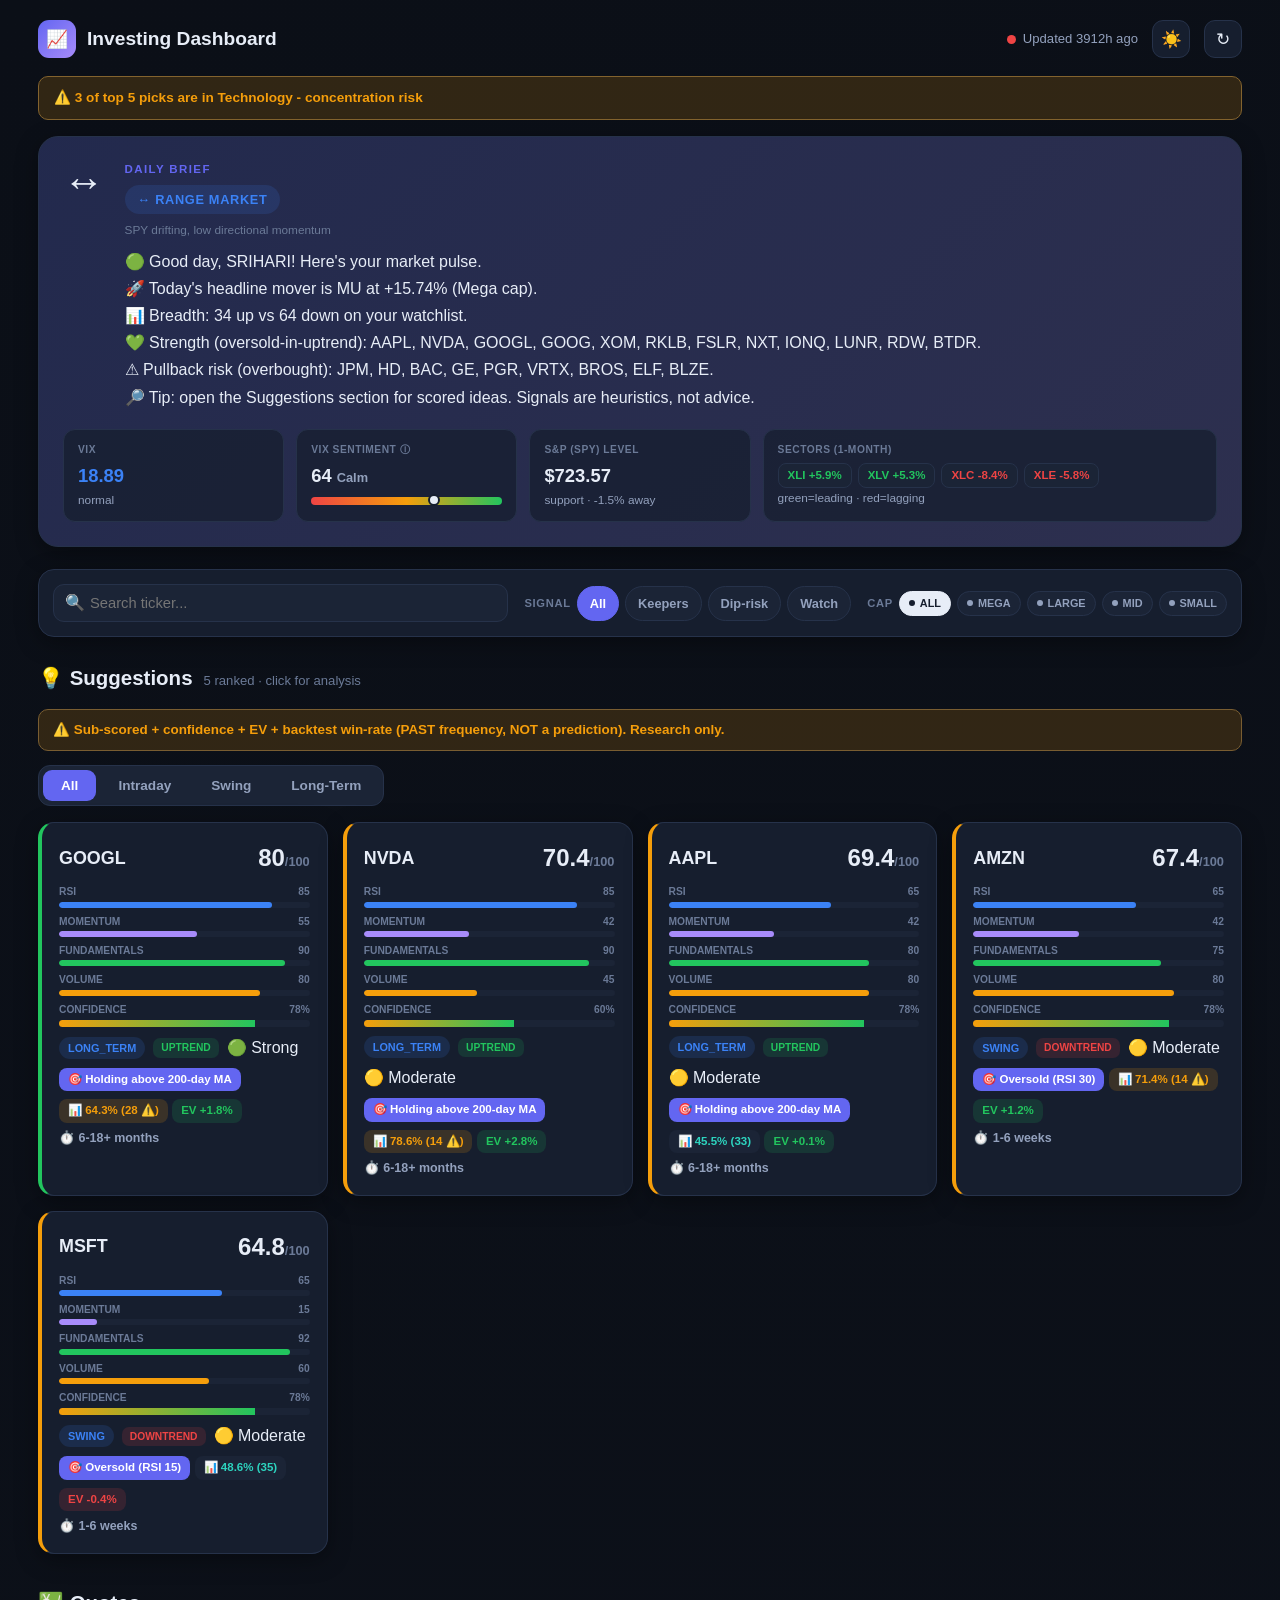
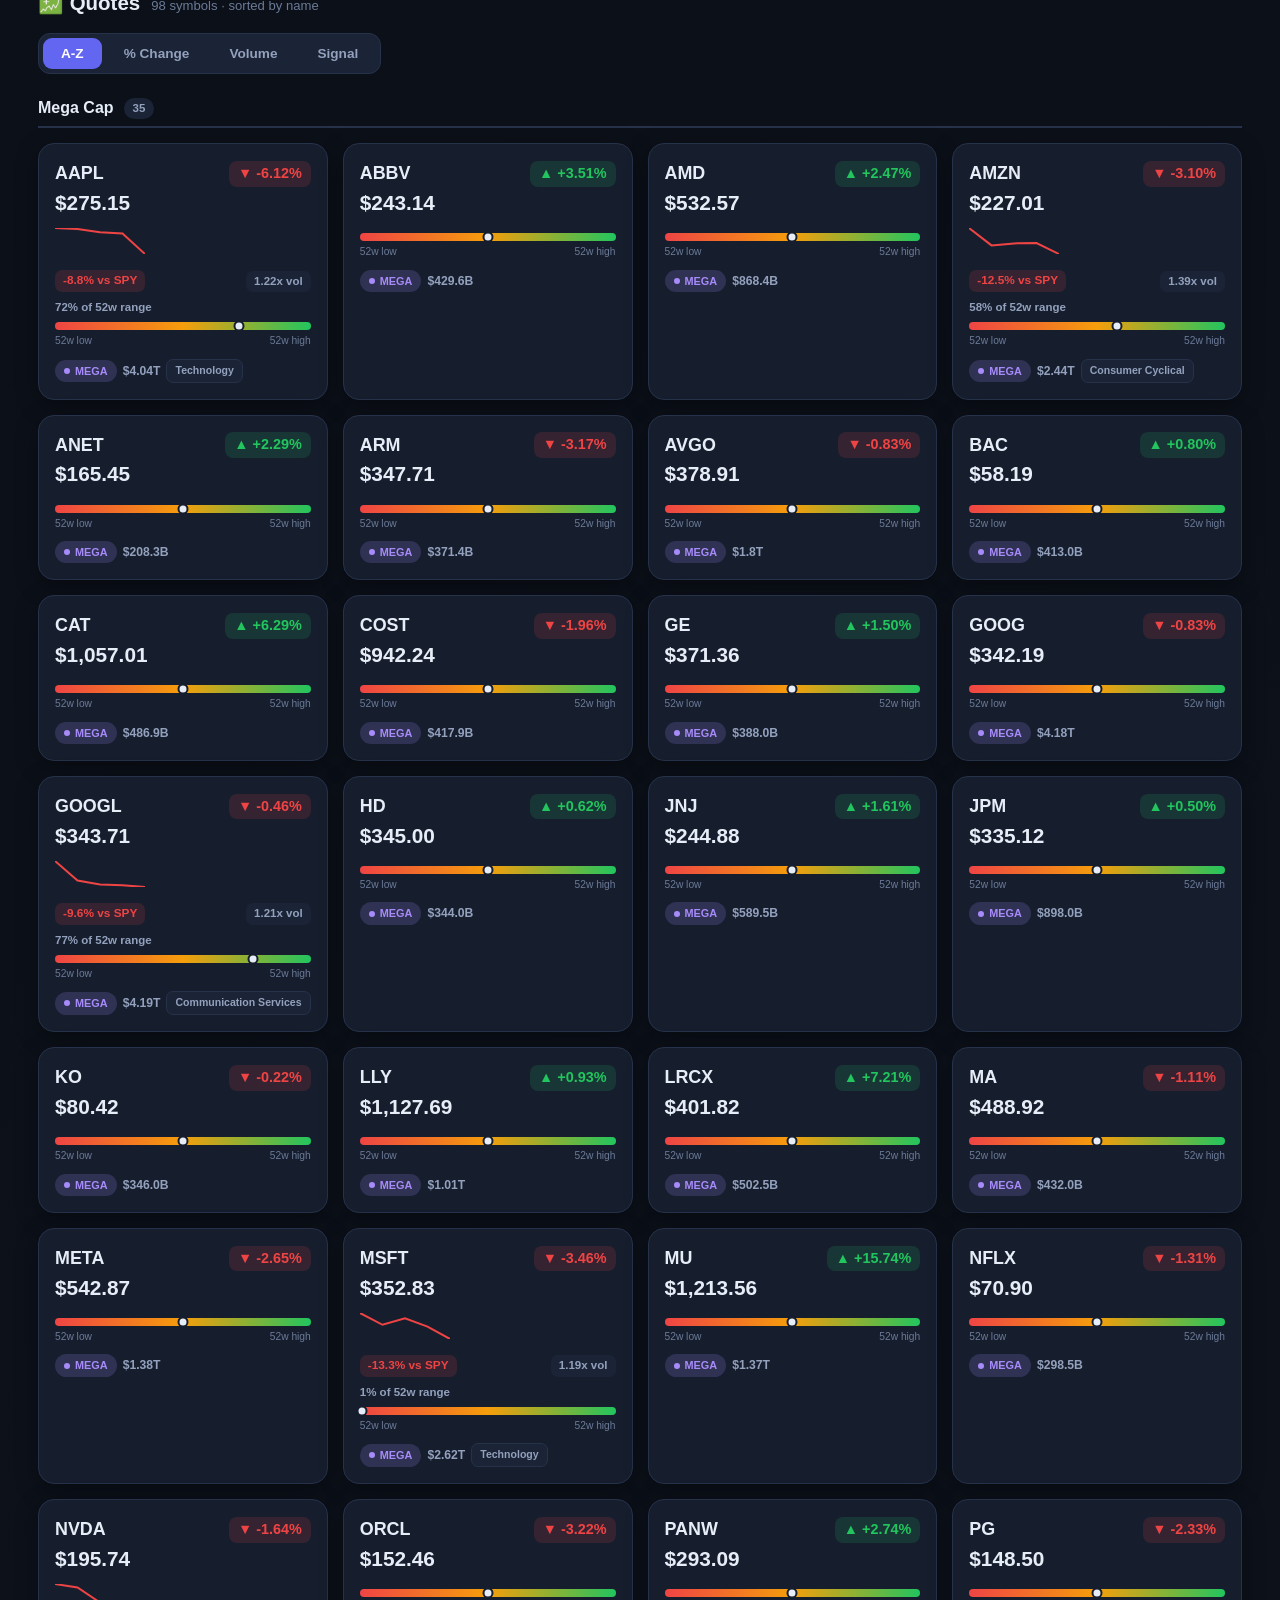
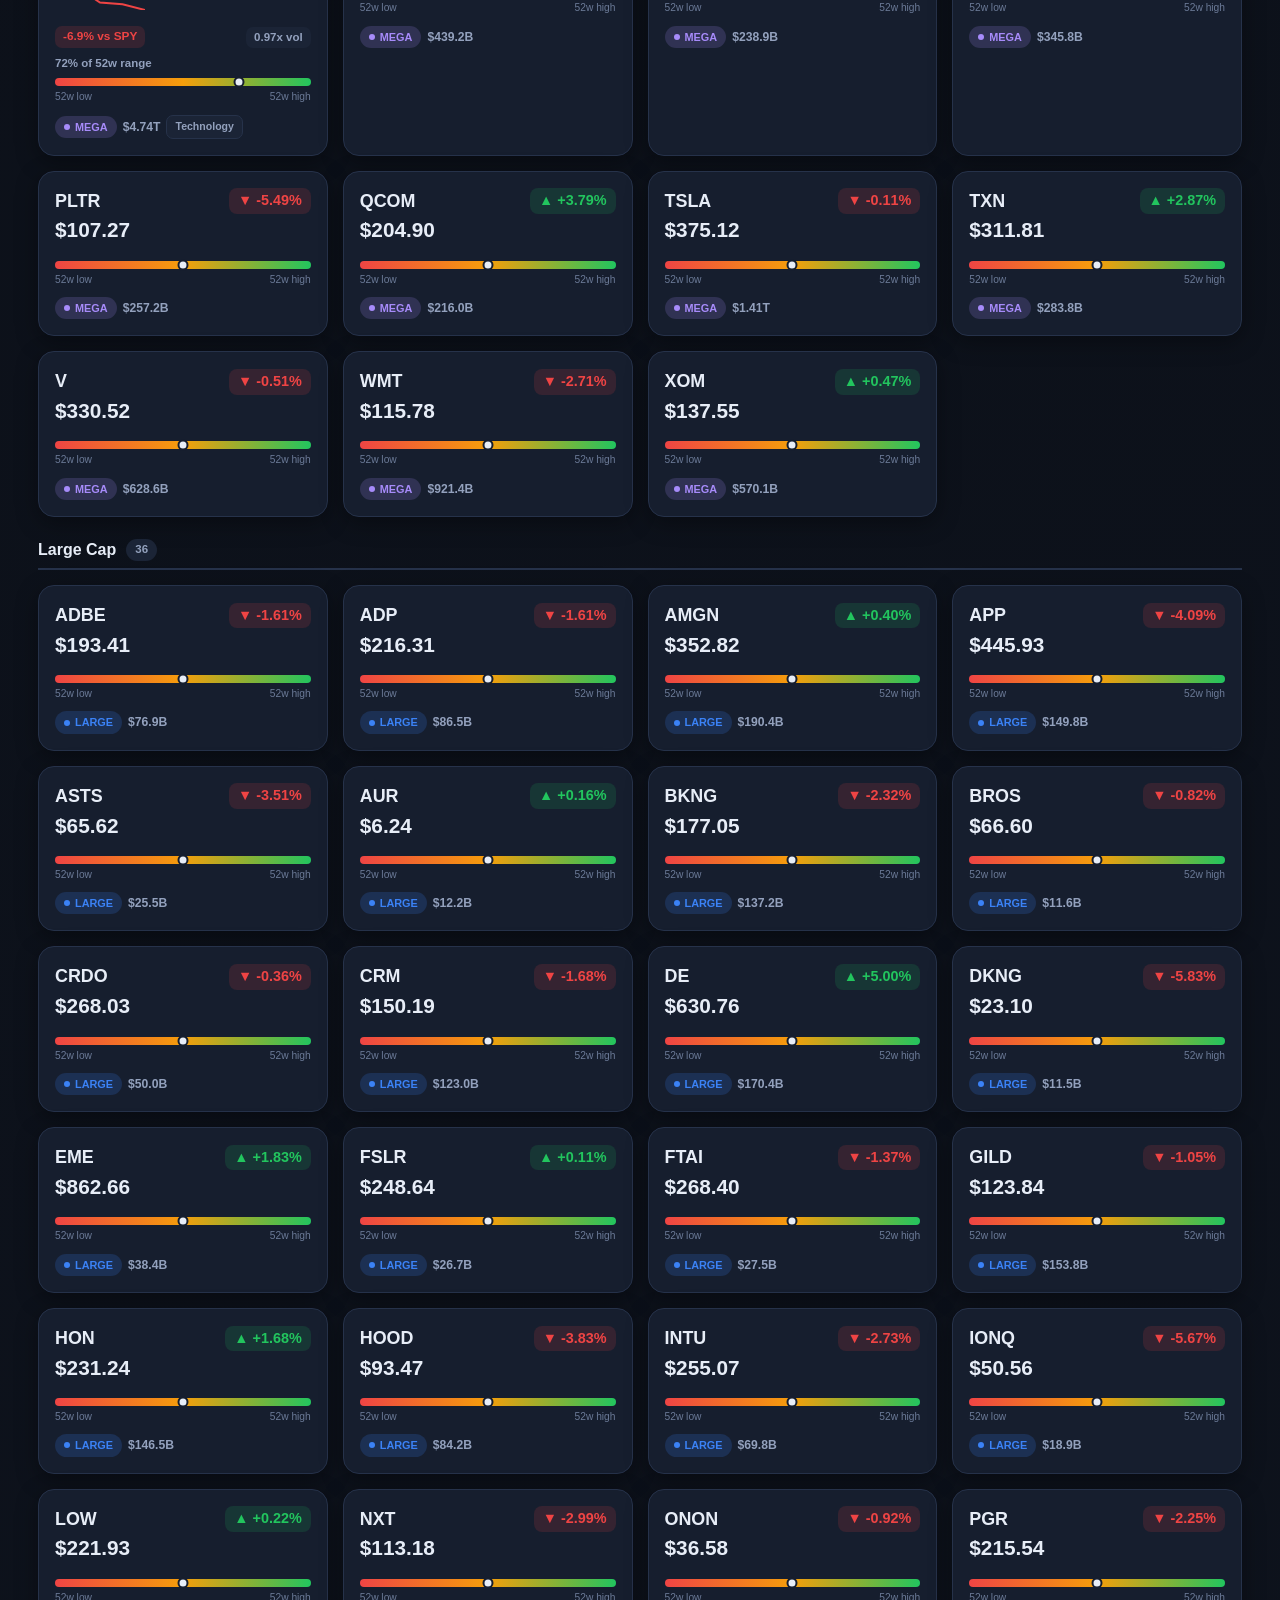
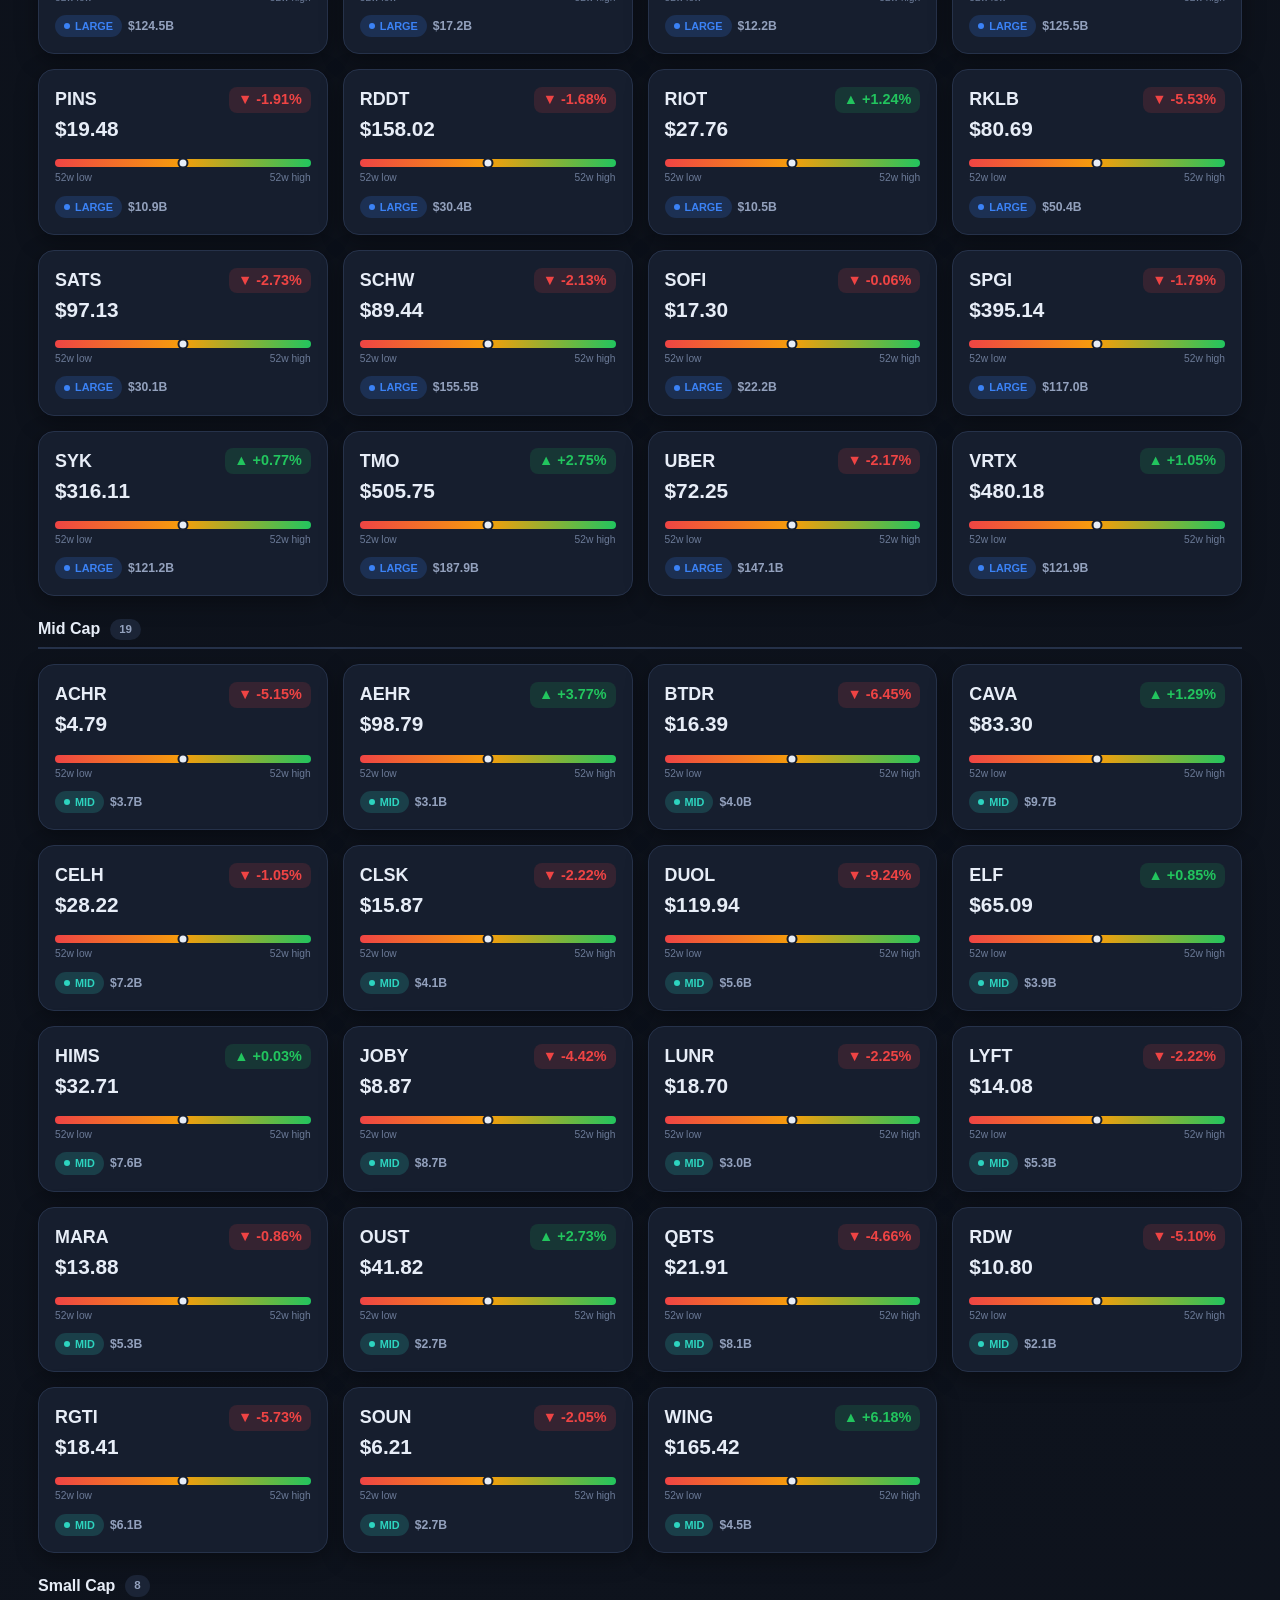
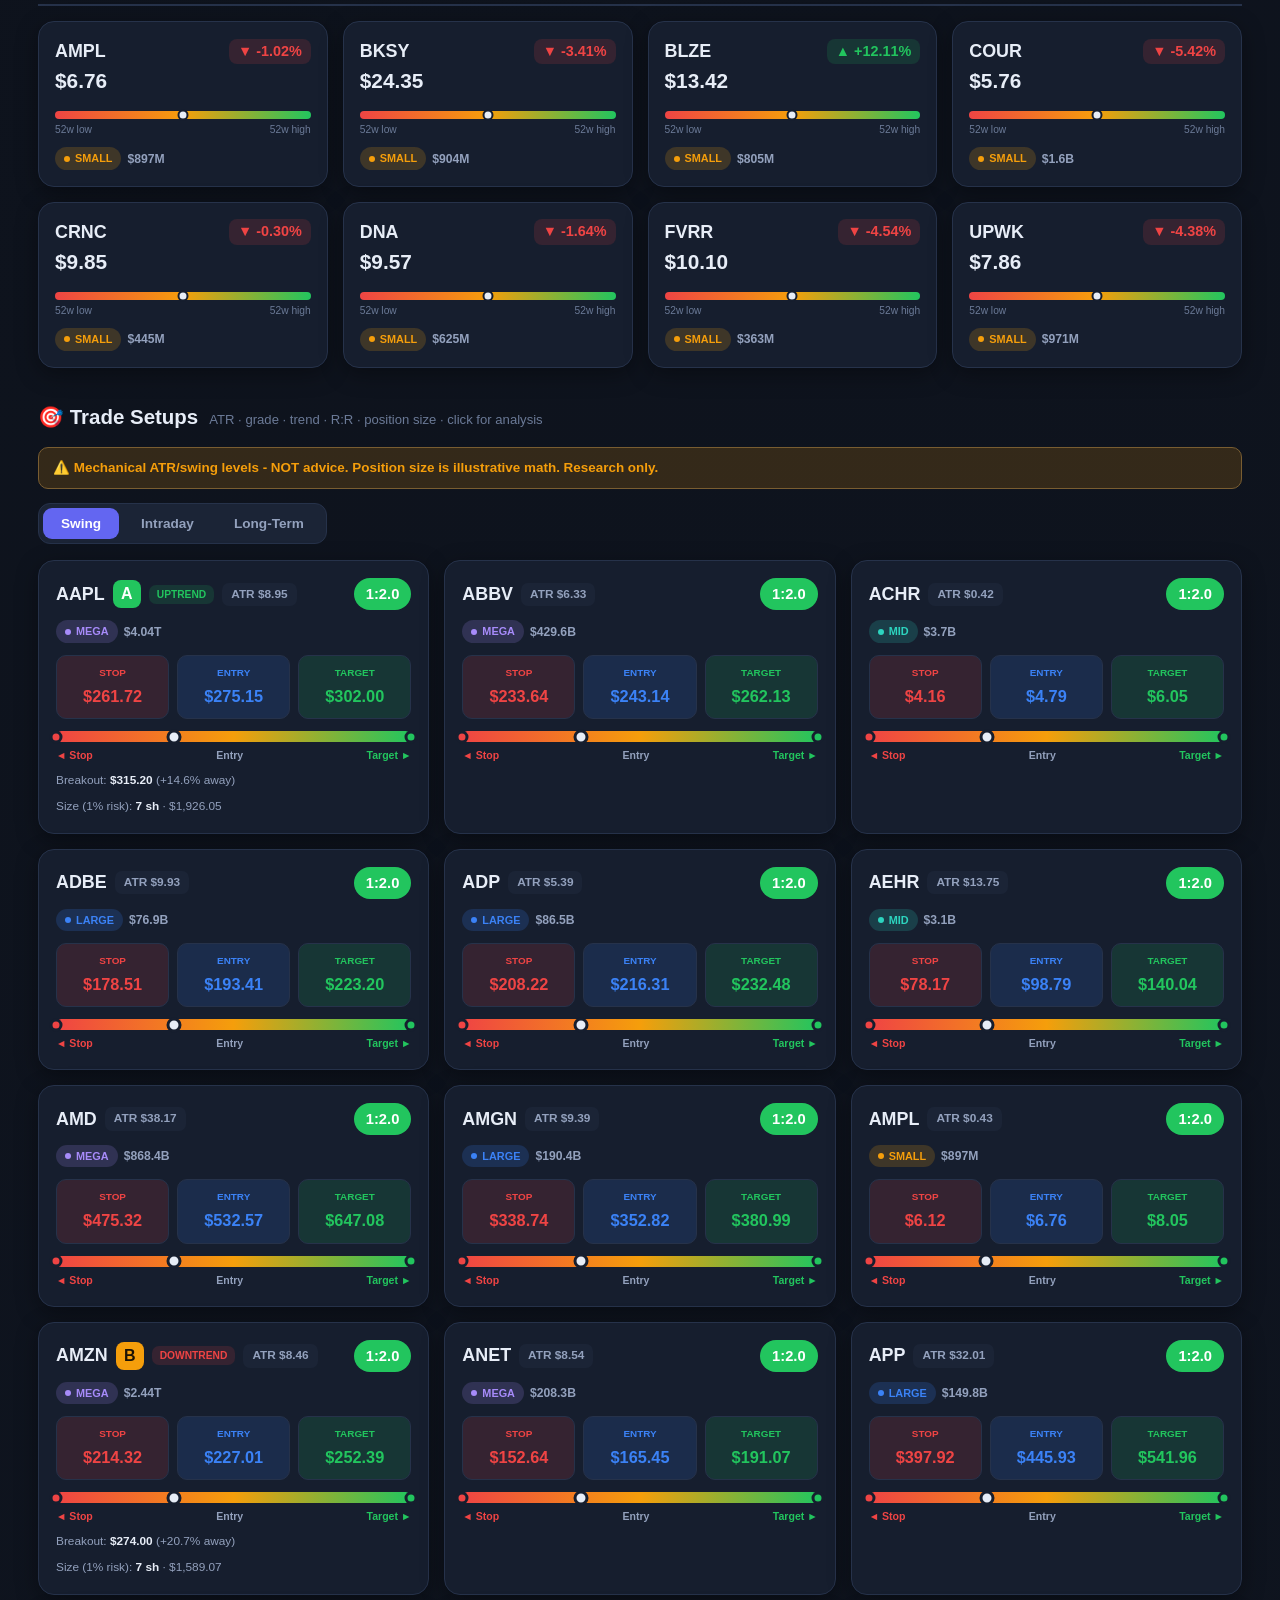
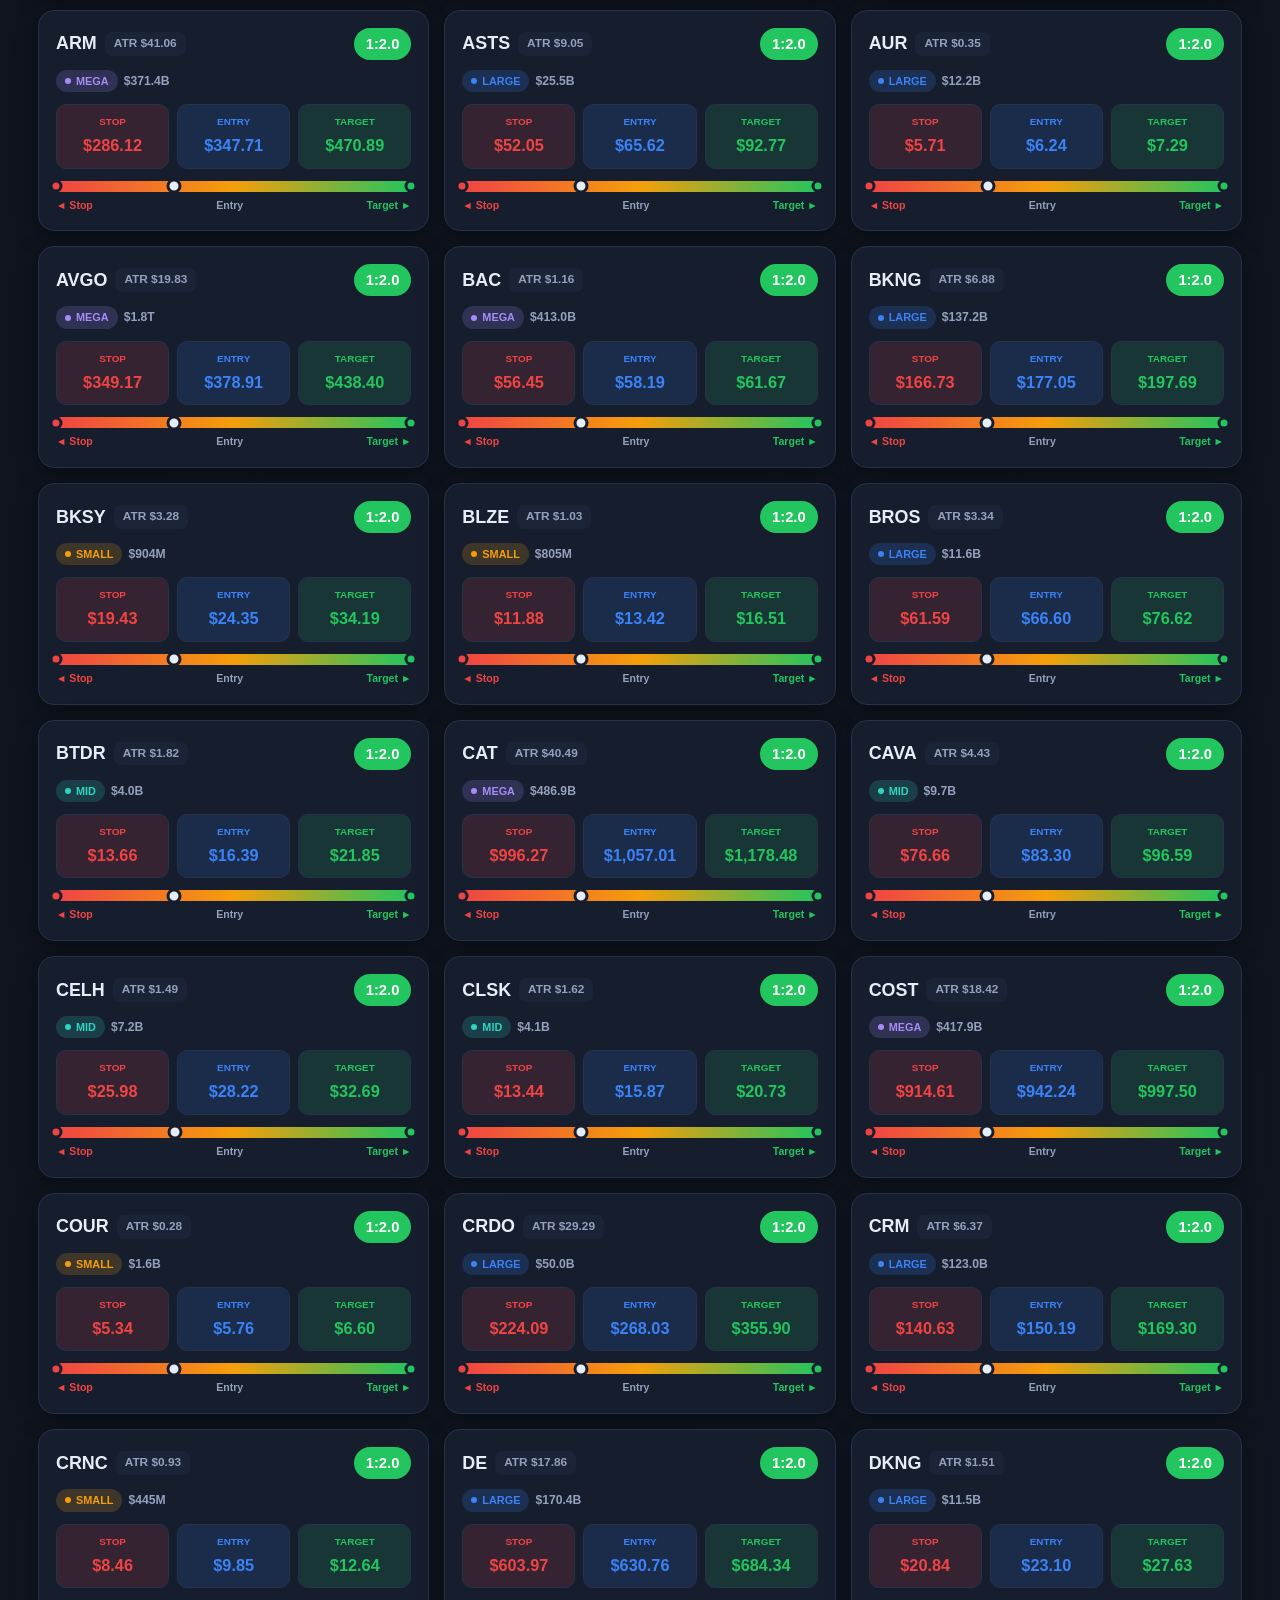
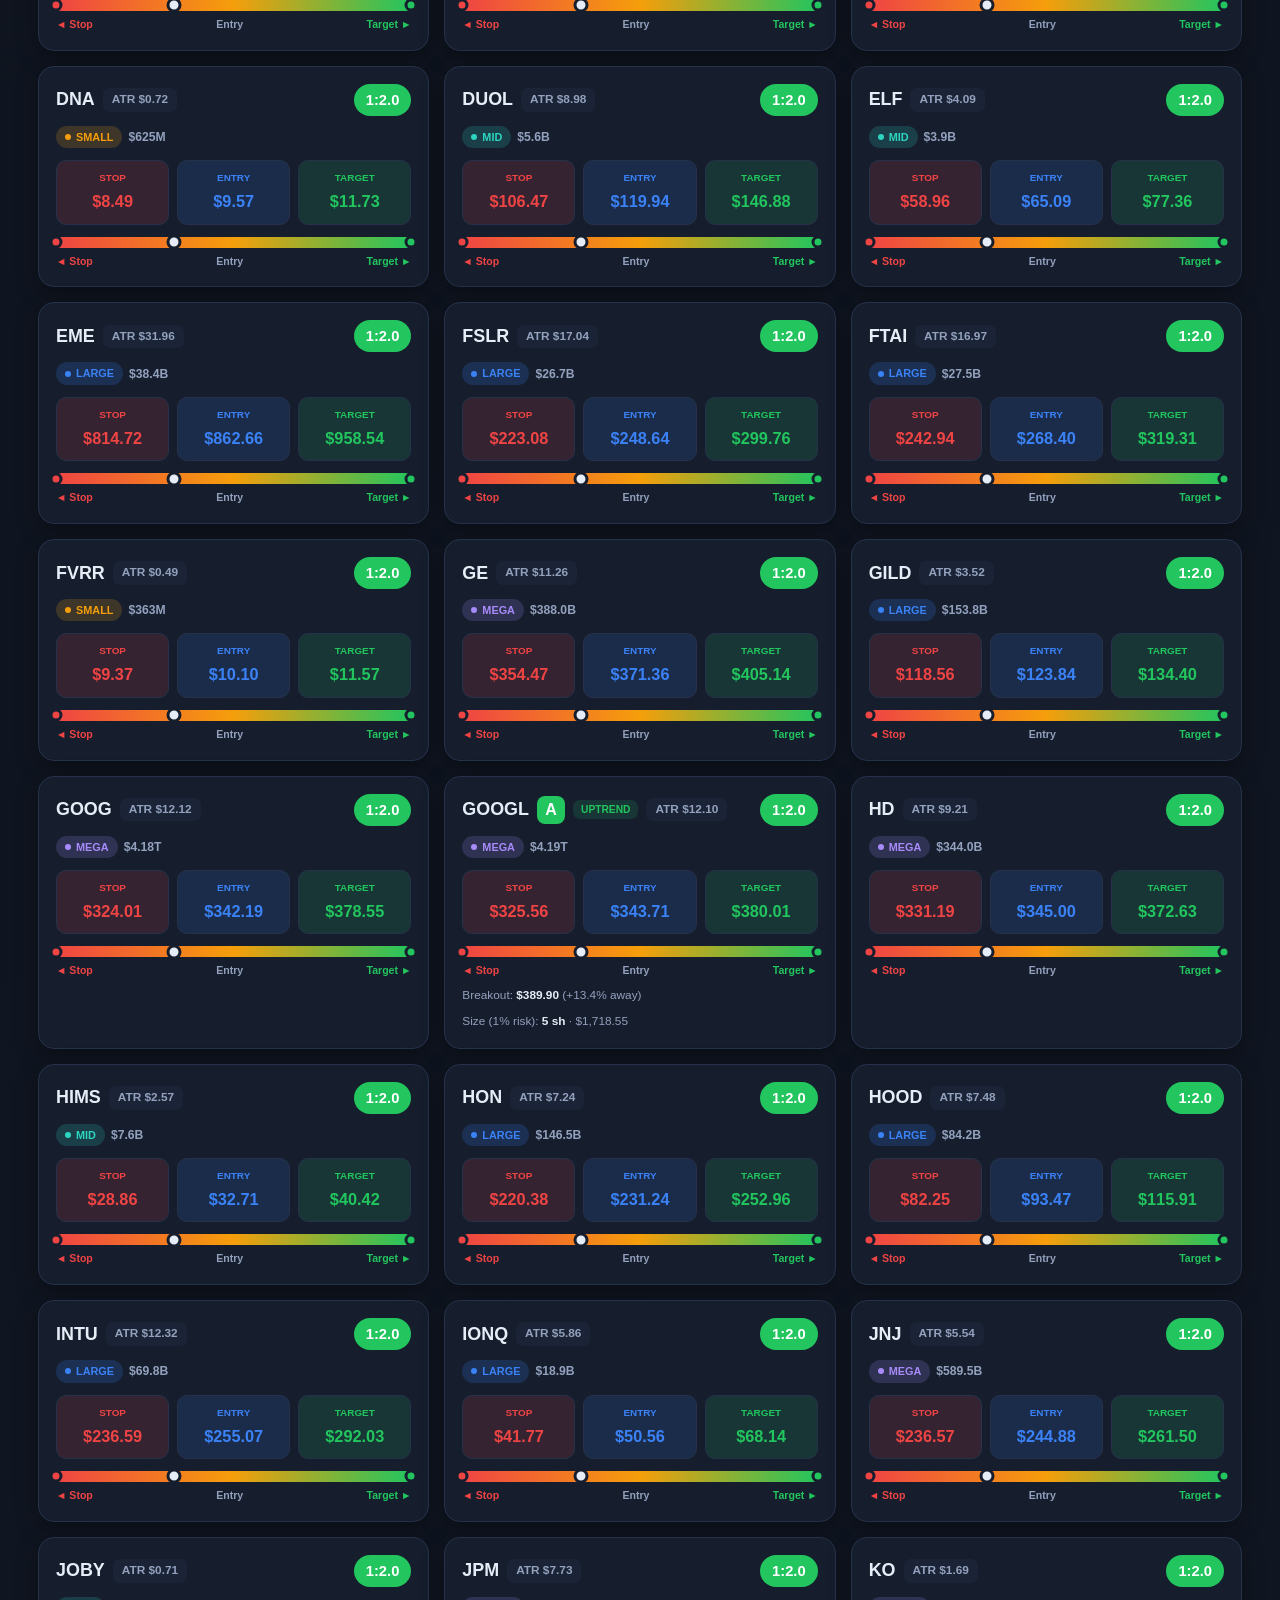
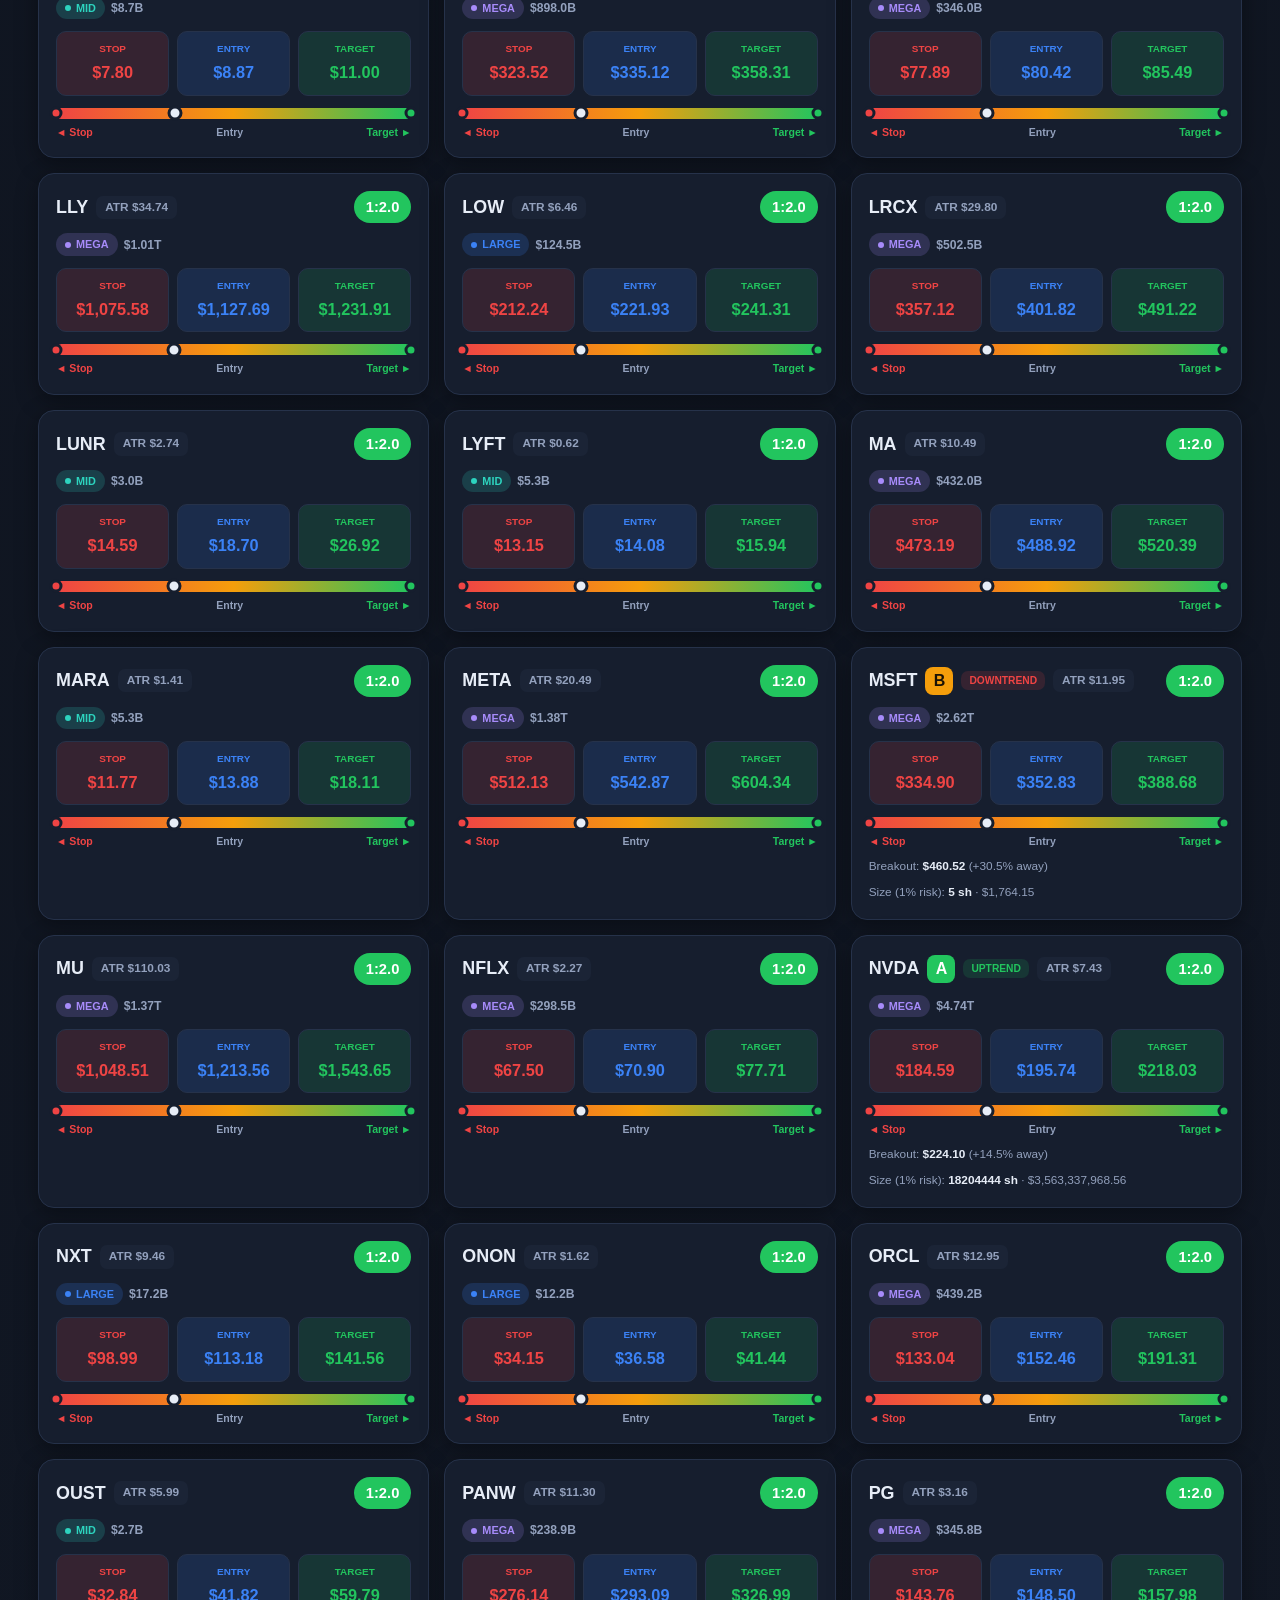
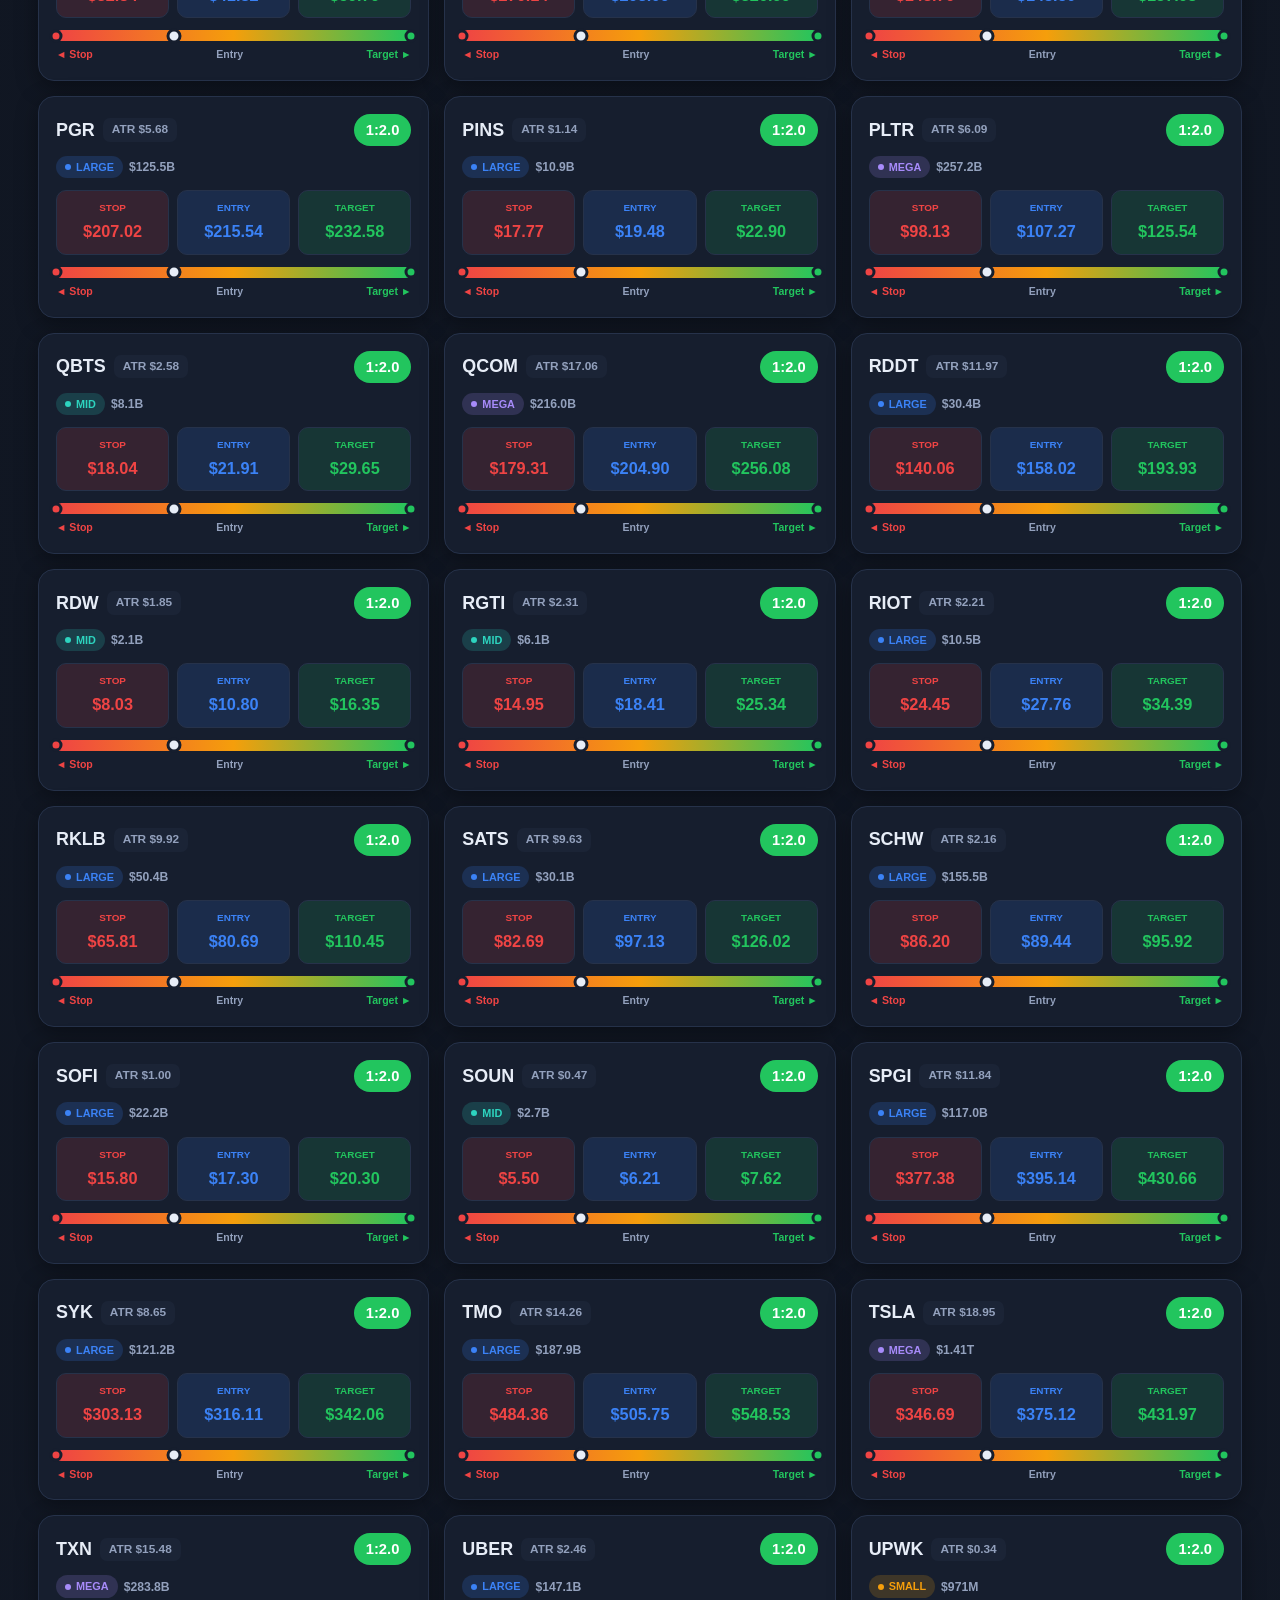
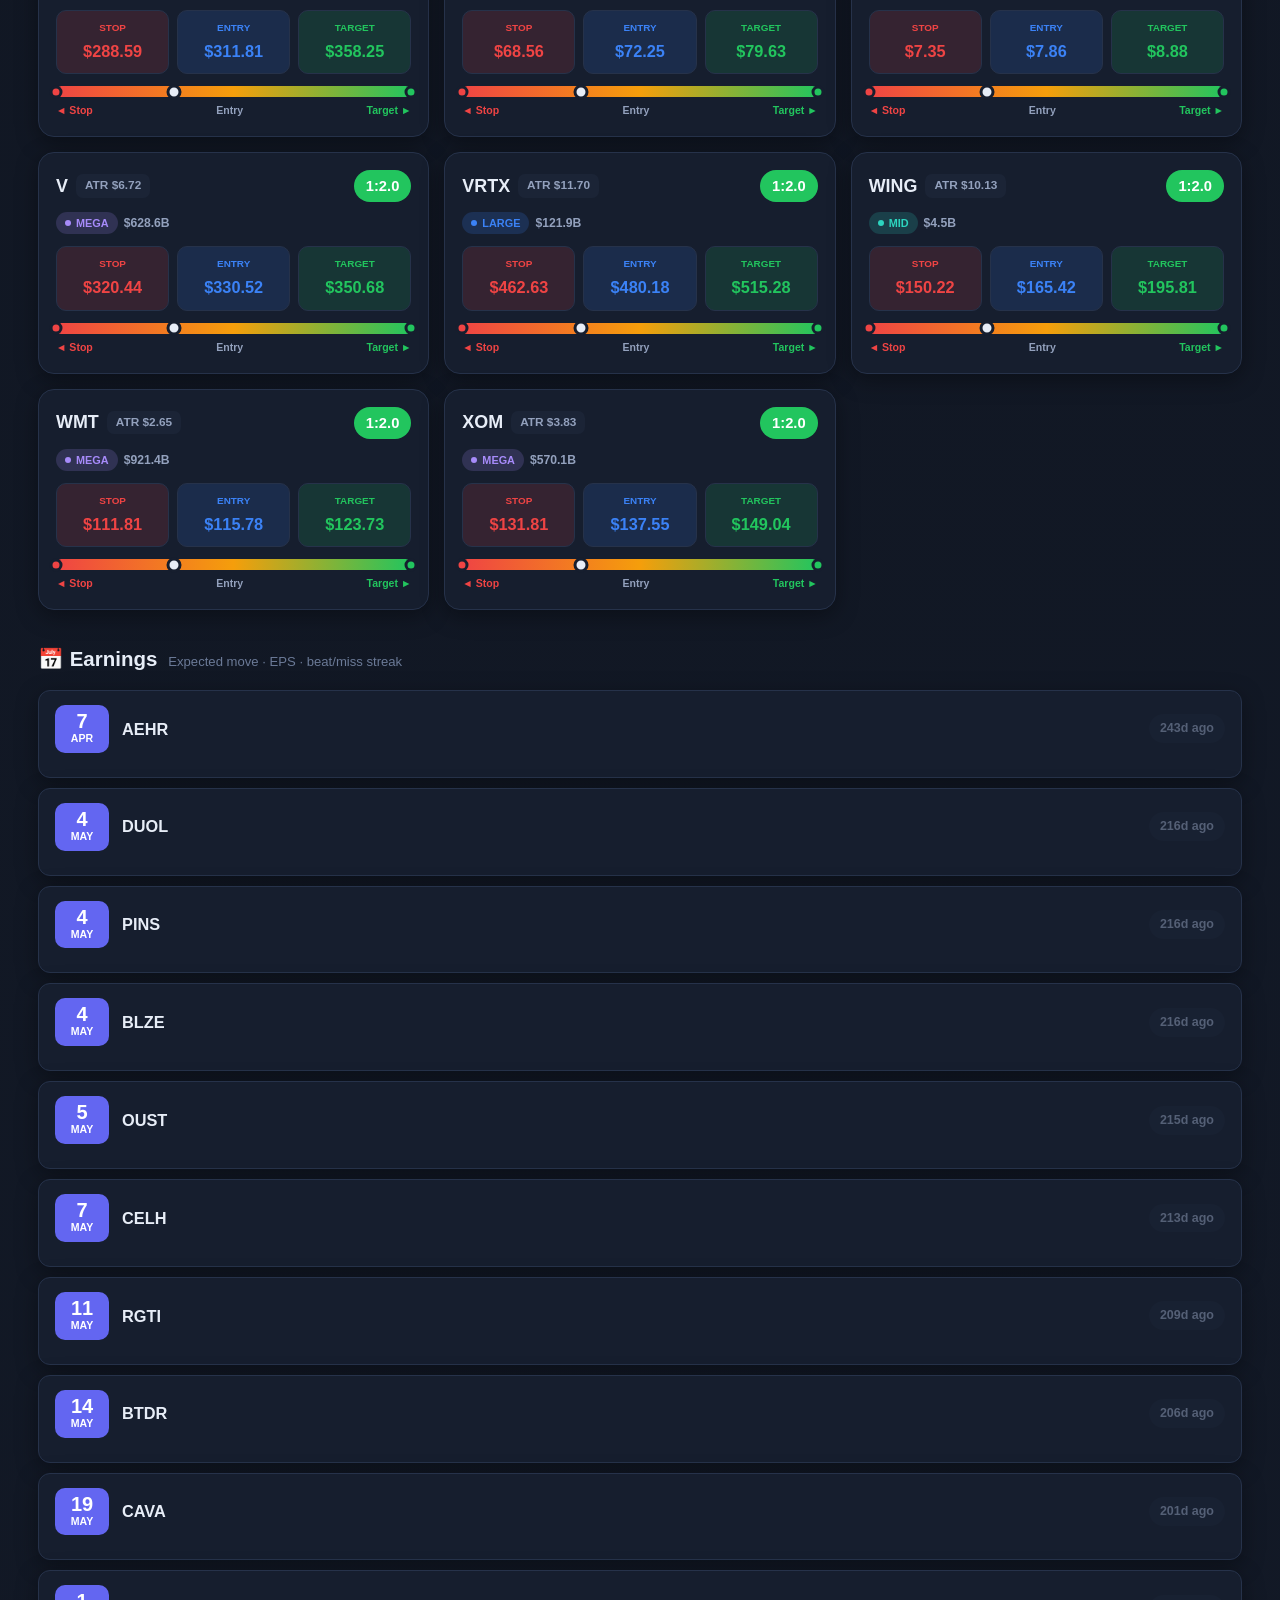
==== commit 17c9d0a8: "Update index.html" ====
--- a/index.html
+++ b/index.html
@@ -16,8 +16,10 @@
     <button class="ibtn" id="theme">🌙</button>
     <button class="ibtn" id="refresh">↻</button>
   </div>
+
   <div id="err"></div>
   <div id="concBanner"></div>
+
   <section class="hero">
     <div class="hero-top">
       <div class="mood" id="mood">🧭</div>
@@ -29,6 +31,7 @@
     </div>
     <div class="mkt" id="mkt"></div>
   </section>
+
   <div class="ctrl">
     <div class="search"><span class="si">🔍</span><input id="srch" placeholder="Search ticker..." autocomplete="off"></div>
     <div class="cg"><span class="cl">Signal</span>
@@ -43,22 +46,68 @@
       <span class="fchip cap" data-cap="Mid">Mid</span>
       <span class="fchip cap" data-cap="Small">Small</span></div>
   </div>
-  <section class="section"><div class="sh"><h2>💹 Quotes</h2><span class="sub" id="qSub"></span></div>
-  <div class="ttabs" id="qSortTabs"><button class="ttab active" data-sort="name">A-Z</button><button class="ttab" data-sort="change">% Change</button><button class="ttab" data-sort="vol">Volume</button><button class="ttab" data-sort="signal">Signal</button></div>
-  <div class="grid" id="qGrid"></div></section>
-  <section class="section"><div class="sh"><h2>💹 Quotes</h2><span class="sub" id="qSub"></span></div><div class="grid" id="qGrid"></div></section>
-  <section class="section"><div class="sh"><h2>🎯 Trade Setups</h2><span class="sub">ATR · grade · R:R · click for analysis</span></div>
-    <div class="tdisc">⚠️ Mechanical ATR levels - NOT advice. Research only.</div>
-    <div class="ttabs" id="trTabs"><button class="ttab active" data-bk="swing">Swing</button><button class="ttab" data-bk="intraday">Intraday</button><button class="ttab" data-bk="long_term">Long-Term</button></div>
-    <div class="tgrid" id="trGrid"></div></section>
-  <section class="section"><div class="sh"><h2>📅 Earnings</h2><span class="sub">Expected move · EPS · streak</span></div><div class="tl" id="eList"></div></section>
-  <section class="section"><div class="sh"><h2>📰 News &amp; Filings</h2></div>
-    <div class="ttabs" id="nTabs"><button class="ttab active" data-nt="news">News</button><button class="ttab" data-nt="filings">SEC Filings</button></div>
-    <div class="news" id="nList"></div></section>
+
+  <section class="section">
+    <div class="sh"><h2>💡 Suggestions</h2><span class="sub" id="sugSub"></span></div>
+    <div class="tdisc">⚠️ Sub-scored + confidence + EV + backtest win-rate (PAST frequency, NOT a prediction). Research only.</div>
+    <div class="ttabs" id="sugTabs">
+      <button class="ttab active" data-shz="all">All</button>
+      <button class="ttab" data-shz="intraday">Intraday</button>
+      <button class="ttab" data-shz="swing">Swing</button>
+      <button class="ttab" data-shz="long_term">Long-Term</button>
+    </div>
+    <div class="grid" id="sugGrid"></div>
+  </section>
+
+  <section class="section">
+    <div class="sh"><h2>💹 Quotes</h2><span class="sub" id="qSub"></span></div>
+    <div class="ttabs" id="qSortTabs">
+      <button class="ttab active" data-sort="name">A-Z</button>
+      <button class="ttab" data-sort="change">% Change</button>
+      <button class="ttab" data-sort="vol">Volume</button>
+      <button class="ttab" data-sort="signal">Signal</button>
+    </div>
+    <div class="grid" id="qGrid"></div>
+  </section>
+
+  <section class="section">
+    <div class="sh"><h2>🎯 Trade Setups</h2><span class="sub">ATR · grade · trend · R:R · position size · click for analysis</span></div>
+    <div class="tdisc">⚠️ Mechanical ATR/swing levels - NOT advice. Position size is illustrative math. Research only.</div>
+    <div class="ttabs" id="trTabs">
+      <button class="ttab active" data-bk="swing">Swing</button>
+      <button class="ttab" data-bk="intraday">Intraday</button>
+      <button class="ttab" data-bk="long_term">Long-Term</button>
+    </div>
+    <div class="tgrid" id="trGrid"></div>
+  </section>
+
+  <section class="section">
+    <div class="sh"><h2>📅 Earnings</h2><span class="sub">Expected move · EPS · beat/miss streak</span></div>
+    <div class="tl" id="eList"></div>
+  </section>
+
   <section class="section" id="newsSection">
-  <div class="disc">⚠️ Not financial advice. Sentiment=crude keyword heuristic (NOT AI). Fear&amp;Greed=PROXY (not CNN). Backtest=past frequency, not a prediction. Research only.</div>
+    <div class="sh"><h2>📰 News &amp; Filings</h2></div>
+    <div class="ttabs" id="nTabs">
+      <button class="ttab active" data-nt="news">News</button>
+      <button class="ttab" data-nt="filings">SEC Filings</button>
+    </div>
+    <div class="news" id="nList"></div>
+  </section>
+
+  <div class="disc">⚠️ Not financial advice. Sentiment = crude keyword heuristic (NOT AI). VIX Sentiment = VIX-only (not CNN's Fear&amp;Greed). EV &amp; backtest win-rate = past frequency, NOT a prediction. Position sizing is illustrative. Research only.</div>
 </div>
-<div class="mbg" id="mbg"><div class="modal"><div class="mhead"><div><div class="mt" id="mTitle">—</div><div class="msub" id="mSub"></div></div><button class="mclose" id="mClose">✕</button></div><div class="mbody" id="mBody"></div></div></div>
+
+<div class="mbg" id="mbg">
+  <div class="modal">
+    <div class="mhead">
+      <div><div class="mt" id="mTitle">—</div><div class="msub" id="mSub"></div></div>
+      <button class="mclose" id="mClose">✕</button>
+    </div>
+    <div class="mbody" id="mBody"></div>
+  </div>
+</div>
+
 <script src="app.js"></script>
 </body>
 </html>
--- a/style.css
+++ b/style.css
@@ -21,6 +21,10 @@
 a{color:inherit;text-decoration:none}
 .wrap{max-width:1240px;margin:0 auto;padding:20px 18px}
 
+/* CONSISTENT COLOR SYSTEM: green=positive/bullish, red=negative/bearish, amber=caution */
+.good{color:var(--green)}
+.bad{color:var(--red)}
+
 /* topbar */
 .topbar{display:flex;align-items:center;gap:14px;flex-wrap:wrap;margin-bottom:18px}
 .brand{display:flex;align-items:center;gap:11px;font-weight:800;font-size:1.2rem}
@@ -34,6 +38,14 @@
 .ibtn{width:38px;height:38px;border-radius:11px;border:1px solid var(--line);background:var(--card);color:var(--txt);cursor:pointer;font-size:1.05rem}
 .ibtn:hover{background:var(--card2)}
 
+/* tooltip */
+.tip{position:relative;cursor:help;border-bottom:1px dotted var(--soft)}
+.tip[data-tip]:hover::after{content:attr(data-tip);position:absolute;bottom:135%;left:50%;transform:translateX(-50%);background:#000;color:#fff;font-size:.72rem;font-weight:400;padding:8px 11px;border-radius:8px;width:230px;z-index:50;box-shadow:0 6px 18px rgba(0,0,0,.5);line-height:1.45;text-transform:none;letter-spacing:0;white-space:normal}
+
+/* concentration banner */
+#concBanner{margin-bottom:16px}
+.conc{background:var(--amber-bg);border:1px solid color-mix(in srgb,var(--amber) 45%,var(--line));color:var(--amber);border-radius:10px;padding:11px 15px;font-size:.85rem;font-weight:700;margin-bottom:8px}
+
 /* hero / daily brief */
 .hero{border-radius:20px;padding:24px;margin-bottom:22px;background:linear-gradient(135deg,color-mix(in srgb,var(--accent) 16%,var(--card)),color-mix(in srgb,var(--purple) 16%,var(--card)));border:1px solid var(--line);box-shadow:var(--sh)}
 .hero-top{display:flex;gap:20px;align-items:flex-start;flex-wrap:wrap}
@@ -42,6 +54,7 @@
 .htext{flex:1;min-width:240px}
 .hlabel{font-size:.72rem;font-weight:800;text-transform:uppercase;letter-spacing:.12em;color:var(--accent);margin-bottom:6px}
 .brief{font-size:1rem;line-height:1.7}
+.rr-reason{font-size:.74rem;color:var(--soft);margin-bottom:8px}
 .regime{display:inline-flex;align-items:center;gap:7px;font-size:.8rem;font-weight:800;padding:5px 13px;border-radius:999px;text-transform:uppercase;letter-spacing:.05em;margin-bottom:8px}
 .regime.trend{background:var(--green-bg);color:var(--green)}
 .regime.range{background:var(--blue-bg);color:var(--blue)}
@@ -49,9 +62,11 @@
 .regime.unknown{background:var(--card2);color:var(--muted)}
 .mkt{display:grid;grid-template-columns:repeat(auto-fit,minmax(150px,1fr));gap:12px;margin-top:18px}
 .mbox{background:color-mix(in srgb,var(--card) 75%,transparent);border:1px solid var(--line);border-radius:12px;padding:12px 14px}
+.mbox-wide{grid-column:span 2}
 .mbox .l{font-size:.64rem;text-transform:uppercase;letter-spacing:.05em;color:var(--soft);font-weight:800;margin-bottom:5px}
 .mbox .v{font-size:1.15rem;font-weight:800}
 .mbox .s{font-size:.74rem;color:var(--muted);margin-top:2px}
+.vsublabel{font-size:.8rem;color:var(--muted);font-weight:700}
 .vix-low{color:var(--green)}.vix-normal{color:var(--blue)}.vix-elevated{color:var(--amber)}.vix-high{color:var(--red)}
 .fg{height:8px;border-radius:999px;margin-top:7px;background:linear-gradient(90deg,var(--red),var(--amber),var(--green))}
 .fg .m{position:relative;top:-3px;width:12px;height:12px;border-radius:50%;background:var(--txt);border:2px solid var(--card)}
@@ -80,6 +95,11 @@
 .grid{display:grid;gap:15px;grid-template-columns:repeat(auto-fill,minmax(270px,1fr))}
 .tgrid{display:grid;gap:15px;grid-template-columns:repeat(auto-fill,minmax(320px,1fr))}
 
+/* grouping headers */
+.ghead{grid-column:1/-1;display:flex;align-items:center;gap:10px;margin-top:6px;padding-bottom:6px;border-bottom:2px solid var(--line)}
+.ghead h3{font-size:1rem;font-weight:800}
+.gcount{font-size:.72rem;font-weight:800;padding:2px 9px;border-radius:999px;background:var(--card2);color:var(--muted)}
+
 /* generic card */
 .card{background:var(--card);border:1px solid var(--line);border-radius:var(--r);padding:16px;box-shadow:var(--sh);cursor:pointer;transition:transform .2s,box-shadow .2s}
 .card:hover{transform:translateY(-3px);box-shadow:0 12px 30px rgba(0,0,0,.4)}
@@ -102,22 +122,31 @@
 .cap-Unknown{color:var(--grey);background:color-mix(in srgb,var(--grey) 20%,transparent)}
 .mcap{font-size:.76rem;color:var(--muted);font-weight:700}
 
+/* sector tag */
+.sectb{font-size:.66rem;font-weight:700;padding:3px 8px;border-radius:7px;background:var(--card2);border:1px solid var(--line);color:var(--muted)}
+
 /* signal chips */
 .chip{font-size:.7rem;font-weight:800;padding:3px 10px;border-radius:999px;text-transform:capitalize;white-space:nowrap}
 .sig-keeper{color:var(--green);background:var(--green-bg)}
 .sig-dip-risk{color:var(--red);background:var(--red-bg)}
 .sig-watch{color:var(--amber);background:var(--amber-bg)}
 
-/* quote extras: sparkline, sector-relative, volume, 52w bar */
+/* trend badge (consistent: green up, red down, grey neutral) */
+.trendb{font-size:.64rem;font-weight:800;padding:2px 8px;border-radius:7px;text-transform:uppercase}
+.trendb.tu{background:var(--green-bg);color:var(--green)}
+.trendb.td{background:var(--red-bg);color:var(--red)}
+.trendb.tn{background:var(--card2);color:var(--muted)}
+
+/* quote extras */
 .spark{margin-top:10px}
 .relrow{display:flex;justify-content:space-between;align-items:center;margin-top:9px;font-size:.74rem;gap:6px;flex-wrap:wrap}
 .relb{font-weight:700;padding:2px 8px;border-radius:7px}
 .rel-out{color:var(--green);background:var(--green-bg)}
 .rel-under{color:var(--red);background:var(--red-bg)}
-.rel-na{color:var(--muted);background:var(--card2)}
 .volb{font-size:.72rem;font-weight:700;padding:2px 8px;border-radius:7px;background:var(--card2);color:var(--muted)}
 .volb.hot{background:var(--amber-bg);color:var(--amber)}
-.distbar{position:relative;height:8px;border-radius:999px;background:linear-gradient(90deg,var(--red),var(--amber),var(--green));margin-top:8px}
+.p52{font-size:.72rem;color:var(--muted);font-weight:700;margin-top:7px}
+.distbar{position:relative;height:8px;border-radius:999px;background:linear-gradient(90deg,var(--red),var(--amber),var(--green));margin-top:6px}
 .distbar .m{position:absolute;top:50%;width:11px;height:11px;border-radius:50%;background:var(--txt);border:2px solid var(--card);transform:translate(-50%,-50%)}
 .ends{display:flex;justify-content:space-between;font-size:.64rem;color:var(--soft);margin-top:3px}
 
@@ -136,6 +165,7 @@
 .sug.Weak{border-left-color:var(--grey)}
 .sugtop{display:flex;align-items:center;justify-content:space-between;margin-bottom:8px}
 .sugsc{font-size:1.5rem;font-weight:800}
+.sub2{font-size:.8rem;color:var(--soft)}
 .subbar{margin:6px 0}
 .subbar .sl{display:flex;justify-content:space-between;font-size:.64rem;color:var(--soft);font-weight:700;text-transform:uppercase;margin-bottom:2px}
 .track{height:6px;border-radius:999px;background:var(--card2);overflow:hidden}
@@ -143,9 +173,14 @@
 .f-rsi{background:var(--blue)}.f-mom{background:var(--purple)}.f-fund{background:var(--green)}.f-vol{background:var(--amber)}
 .confbar{height:7px;border-radius:999px;background:var(--card2);overflow:hidden;margin-top:3px}
 .conff{height:100%;background:linear-gradient(90deg,var(--amber),var(--green))}
+.sugmeta{display:flex;align-items:center;gap:8px;flex-wrap:wrap;margin-top:9px}
 .hzn{font-size:.68rem;font-weight:800;padding:3px 9px;border-radius:999px;text-transform:uppercase;background:var(--blue-bg);color:var(--blue)}
 .trig{font-size:.72rem;font-weight:700;padding:3px 9px;border-radius:8px;background:var(--accent);color:#fff;margin-top:8px;display:inline-block}
 .winb{font-size:.72rem;font-weight:700;padding:3px 9px;border-radius:8px;background:var(--card2);color:var(--teal);margin-top:8px;display:inline-block}
+.winb.low{color:var(--amber);background:var(--amber-bg)}
+.evb{font-size:.72rem;font-weight:800;padding:3px 9px;border-radius:8px;margin-top:8px;display:inline-block}
+.evb.pos{background:var(--green-bg);color:var(--green)}
+.evb.neg{background:var(--red-bg);color:var(--red)}
 .win{font-size:.78rem;color:var(--muted);font-weight:700;margin-top:6px}
 
 /* setup grade */
@@ -242,9 +277,42 @@
 .metric .v{font-size:1.15rem;font-weight:800;margin-top:3px}
 .metric .v.good{color:var(--green)}
 .metric .v.bad{color:var(--red)}
+.formula{font-size:.72rem;color:var(--soft);margin-top:10px;font-style:italic}
+.lowsamp{font-size:.7rem;color:var(--amber);font-weight:700}
+.muted2{font-size:.72rem;color:var(--soft)}
 .notelist{list-style:none;margin-top:6px}
 .notelist li{font-size:.84rem;color:var(--txt);padding:6px 0;border-bottom:1px solid var(--line);display:flex;gap:8px}
 .notelist li:last-child{border-bottom:none}
 .notelist li::before{content:"▸";color:var(--accent);font-weight:800}
 .mhint{font-size:.78rem;color:var(--soft);background:var(--card2);border-radius:10px;padding:12px;margin-top:8px;line-height:1.55}
 .nodata{color:var(--soft);font-style:italic}
+
+/* ============================================================
+   MOBILE RESPONSIVENESS
+   ============================================================ */
+@media (max-width: 768px) {
+  .wrap { padding: 14px 12px; }
+  .hero { padding: 18px; }
+  .mood { font-size: 2rem; }
+  .mkt { grid-template-columns: repeat(auto-fit, minmax(130px, 1fr)); gap: 9px; }
+  .mbox-wide { grid-column: span 1; }
+  .grid { grid-template-columns: 1fr; }
+  .tgrid { grid-template-columns: 1fr; }
+  .news { grid-template-columns: 1fr; }
+  .metrics { grid-template-columns: repeat(2, 1fr); }
+  .ttabs { width: 100%; overflow-x: auto; -webkit-overflow-scrolling: touch; }
+  .ctrl { gap: 10px; }
+  .search { min-width: 100%; }
+  .modal { max-width: 100%; border-radius: 16px; }
+  .mbody { padding: 16px; }
+  .ets { gap: 6px; }
+  .eval { font-size: .9rem; }
+  /* tooltips reposition so they don't overflow on small screens */
+  .tip[data-tip]:hover::after { left: 0; transform: none; width: 200px; }
+}
+@media (max-width: 420px) {
+  .metrics { grid-template-columns: 1fr; }
+  .msc { flex-direction: column; }
+  .sh h2 { font-size: 1.1rem; }
+  .price { font-size: 1.15rem; }
+}
